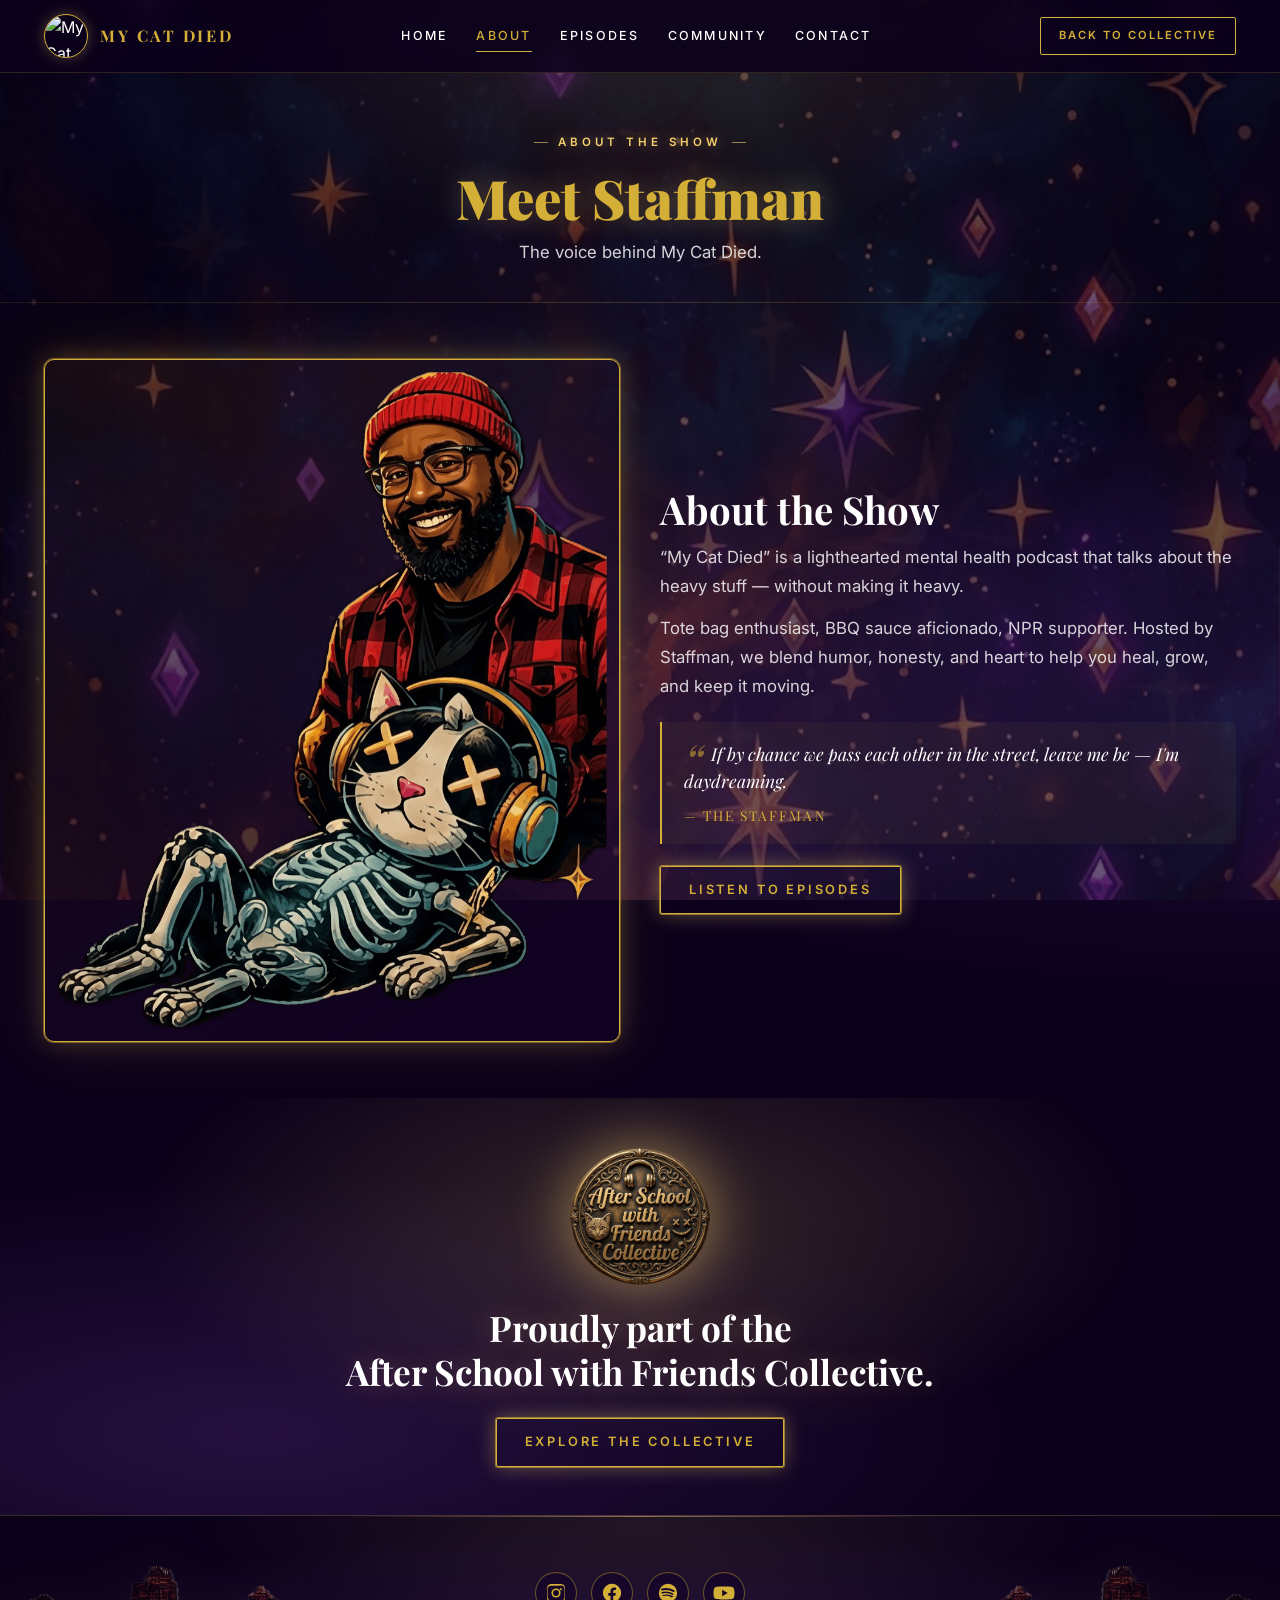
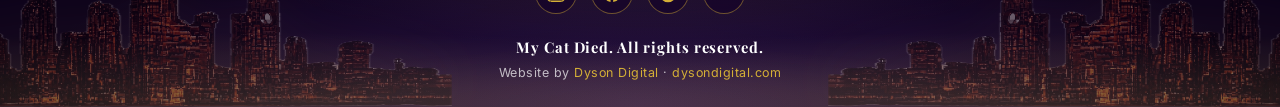
==== about.html @ e8f4ca08 "Add files via upload" ====
<!DOCTYPE html>
<html lang="en">
<head>
  <meta charset="UTF-8" />
  <meta name="viewport" content="width=device-width, initial-scale=1.0" />
  <meta name="theme-color" content="#0b001a" />

  <title>About — My Cat Died Podcast</title>
  <meta name="description" content="Meet Staffman — host of My Cat Died. Tote bag enthusiast, BBQ sauce aficionado, NPR supporter." />
  <meta name="robots" content="index, follow" />

  <meta property="og:type" content="website" />
  <meta property="og:title" content="About — My Cat Died" />
  <meta property="og:description" content="Meet Staffman. Heart, humor, and honest mental health talk." />
  <meta property="og:image" content="images/host-main.png" />
  <meta property="og:url" content="https://mycatdied.com/about.html" />

  <link rel="icon" type="image/png" href="images/logo-cat.png" />
  <link rel="apple-touch-icon" href="images/logo-cat.png" />
  <link rel="shortcut icon" href="images/logo-cat.png" />

  <link rel="preconnect" href="https://fonts.googleapis.com" />
  <link rel="preconnect" href="https://fonts.gstatic.com" crossorigin />
  <link href="https://fonts.googleapis.com/css2?family=Playfair+Display:ital,wght@0,400;0,700;0,900;1,400&family=Inter:wght@300;400;500;600;700&display=swap" rel="stylesheet" />

  <link rel="stylesheet" href="style.css" />

  <script type="application/ld+json">
  {
    "@context": "https://schema.org",
    "@type": "AboutPage",
    "name": "About — My Cat Died",
    "url": "https://mycatdied.com/about.html",
    "mainEntity": { "@type": "Person", "name": "The Staffman" }
  }
  </script>

  <!-- Google tag (gtag.js) -->
  <script async src="https://www.googletagmanager.com/gtag/js?id=G-XLEHWOXNBV"></script>
  <script>
    window.dataLayer = window.dataLayer || [];
    function gtag(){dataLayer.push(arguments);}
    gtag('js', new Date());
    gtag('config', 'G-XLEHWOXNBV');
  </script>

  <!-- Microsoft Clarity -->
  <script type="text/javascript">
    (function(c,l,a,r,i,t,y){
      c[a]=c[a]||function(){(c[a].q=c[a].q||[]).push(arguments)};
      t=l.createElement(r);t.async=1;t.src="https://www.clarity.ms/tag/"+i;
      y=l.getElementsByTagName(r)[0];y.parentNode.insertBefore(t,y);
    })(window, document, "clarity", "script", "w18806kn40");
  </script>
</head>
<body>

  <div class="page-bg page-bg-far" aria-hidden="true"></div>
  <div class="page-bg" aria-hidden="true"></div>
  <div class="page-overlay" aria-hidden="true"></div>

  <div class="ambient-ships" aria-hidden="true">
    <img class="ambient-ship ambient-ship-a" src="images/hero-spaceship2.png" alt="" loading="lazy" />
    <img class="ambient-ship ambient-ship-b" src="images/hero-spaceship3.png" alt="" loading="lazy" />
  </div>

  <header class="site-header" id="siteHeader">
    <div class="container header-inner">
      <a href="index.html" class="brand" aria-label="My Cat Died home">
        <img src="images/logo-cat.png" alt="My Cat Died" width="48" height="48" loading="eager" />
        <span class="brand-text">MY CAT DIED</span>
      </a>
      <nav class="primary-nav" aria-label="Primary">
        <a href="index.html">Home</a>
        <a href="about.html" class="active">About</a>
        <a href="episodes.html">Episodes</a>
        <a href="community.html">Community</a>
        <a href="contact.html">Contact</a>
      </nav>
      <a href="https://afterschoolspecialpodcast.com/collective.html" class="btn-collective" target="_blank" rel="noopener">Back to Collective</a>
      <button class="nav-toggle" id="navToggle" aria-label="Open menu" aria-expanded="false" aria-controls="mobileMenu">
        <span></span><span></span><span></span>
      </button>
    </div>
    <div class="mobile-menu" id="mobileMenu" aria-hidden="true">
      <a href="index.html">Home</a>
      <a href="about.html">About</a>
      <a href="episodes.html">Episodes</a>
      <a href="community.html">Community</a>
      <a href="contact.html">Contact</a>
      <a href="https://afterschoolspecialpodcast.com/collective.html" class="mobile-collective" target="_blank" rel="noopener">Back to Collective</a>
    </div>
  </header>

  <main>
    <section class="page-hero">
      <div class="container reveal">
        <span class="section-kicker">About the Show</span>
        <h1 class="page-title">Meet Staffman</h1>
        <p class="page-sub">The voice behind My Cat Died.</p>
      </div>
    </section>

    <section class="about-section">
      <div class="container about-grid">
        <div class="about-image reveal">
          <div class="about-image-frame">
            <img src="images/host-main.png" alt="Staffman, host of My Cat Died" width="560" height="700" loading="lazy" />
          </div>
        </div>

        <div class="about-text reveal">
          <h2 class="section-title">About the Show</h2>
          <p>&ldquo;My Cat Died&rdquo; is a lighthearted mental health podcast that talks about the heavy stuff &mdash; without making it heavy.</p>
          <p>Tote bag enthusiast, BBQ sauce aficionado, NPR supporter. Hosted by Staffman, we blend humor, honesty, and heart to help you heal, grow, and keep it moving.</p>

          <div class="about-quote">
            <span class="quote-mark" aria-hidden="true">&ldquo;</span>
            If by chance we pass each other in the street, leave me be — I'm daydreaming.
            <footer class="about-quote-cite">— The Staffman</footer>
          </div>

          <a href="episodes.html" class="btn btn-gold">Listen to Episodes</a>
        </div>
      </div>
    </section>

    <section class="proudly proudly-compact">
      <div class="container proudly-inner reveal">
        <img class="proudly-stamp" src="images/collective-stamp.png" alt="After School with Friends Collective seal" width="160" height="160" loading="lazy" />
        <h2 class="proudly-title">Proudly part of the<br/>After School with Friends Collective.</h2>
        <a href="https://afterschoolspecialpodcast.com/collective.html" class="btn btn-gold btn-glow" target="_blank" rel="noopener">Explore the Collective</a>
      </div>
    </section>
  </main>

  <footer class="site-footer">
    <div class="footer-cities" aria-hidden="true">
      <img class="footer-city footer-city-left" src="images/hero-city.png" alt="" loading="lazy" />
      <img class="footer-city footer-city-right" src="images/hero-city.png" alt="" loading="lazy" />
    </div>
    <div class="container footer-inner">
      <ul class="footer-socials" aria-label="Follow us">
        <li><a href="https://www.instagram.com/" target="_blank" rel="noopener" aria-label="Instagram"><svg viewBox="0 0 24 24" width="22" height="22" aria-hidden="true"><path fill="currentColor" d="M12 2.2c3.2 0 3.6 0 4.8.1 1.2 0 1.8.2 2.3.4.6.2 1 .5 1.4.9.4.4.7.9.9 1.4.2.5.4 1.1.4 2.3.1 1.2.1 1.6.1 4.7s0 3.5-.1 4.7c0 1.2-.2 1.8-.4 2.3-.2.6-.5 1-.9 1.4-.4.4-.9.7-1.4.9-.5.2-1.1.4-2.3.4-1.2.1-1.6.1-4.8.1s-3.6 0-4.8-.1c-1.2 0-1.8-.2-2.3-.4-.6-.2-1-.5-1.4-.9-.4-.4-.7-.9-.9-1.4-.2-.5-.4-1.1-.4-2.3C2.2 15.5 2.2 15.1 2.2 12s0-3.5.1-4.7c0-1.2.2-1.8.4-2.3.2-.6.5-1 .9-1.4.4-.4.9-.7 1.4-.9.5-.2 1.1-.4 2.3-.4C8.5 2.2 8.9 2.2 12 2.2Zm0 1.8c-3.1 0-3.5 0-4.7.1-1.1 0-1.7.2-2.1.3-.5.2-.9.4-1.3.8-.4.4-.6.8-.8 1.3-.1.4-.3 1-.3 2.1C2.8 9.5 2.8 9.9 2.8 12s0 2.5.1 3.7c0 1.1.2 1.7.3 2.1.2.5.4.9.8 1.3.4.4.8.6 1.3.8.4.1 1 .3 2.1.3 1.2.1 1.6.1 4.7.1s3.5 0 4.7-.1c1.1 0 1.7-.2 2.1-.3.5-.2.9-.4 1.3-.8.4-.4.6-.8.8-1.3.1-.4.3-1 .3-2.1.1-1.2.1-1.6.1-3.7s0-2.5-.1-3.7c0-1.1-.2-1.7-.3-2.1-.2-.5-.4-.9-.8-1.3-.4-.4-.8-.6-1.3-.8-.4-.1-1-.3-2.1-.3C15.5 4 15.1 4 12 4Zm0 3a5 5 0 1 1 0 10 5 5 0 0 1 0-10Zm0 1.8a3.2 3.2 0 1 0 0 6.4 3.2 3.2 0 0 0 0-6.4Zm5.2-2.1a1.2 1.2 0 1 1 0 2.4 1.2 1.2 0 0 1 0-2.4Z"/></svg></a></li>
        <li><a href="https://www.facebook.com/" target="_blank" rel="noopener" aria-label="Facebook"><svg viewBox="0 0 24 24" width="22" height="22" aria-hidden="true"><path fill="currentColor" d="M22 12a10 10 0 1 0-11.6 9.9v-7H7.9V12h2.5V9.8c0-2.5 1.5-3.9 3.8-3.9 1.1 0 2.2.2 2.2.2v2.5H15c-1.2 0-1.6.7-1.6 1.5V12h2.8l-.5 2.9h-2.4v7A10 10 0 0 0 22 12Z"/></svg></a></li>
        <li><a href="https://open.spotify.com/show/7yxQ1P6vtBlSaiVeNswRfO" target="_blank" rel="noopener" aria-label="Spotify"><svg viewBox="0 0 24 24" width="22" height="22" aria-hidden="true"><path fill="currentColor" d="M12 2a10 10 0 1 0 10 10A10 10 0 0 0 12 2Zm4.6 14.4a.7.7 0 0 1-1 .2A12 12 0 0 0 7 15.4a.7.7 0 1 1-.4-1.3 13.4 13.4 0 0 1 10.6 1.3.7.7 0 0 1 .4.9Zm1.2-2.7a.9.9 0 0 1-1.2.3 14.6 14.6 0 0 0-10.5-1.5.9.9 0 1 1-.5-1.7A16.4 16.4 0 0 1 17.6 12.5a.9.9 0 0 1 .2 1.2Zm.1-2.8a17.5 17.5 0 0 0-12-1.7 1.1 1.1 0 1 1-.6-2.1 19.7 19.7 0 0 1 13.5 1.9 1.1 1.1 0 0 1-1 1.9Z"/></svg></a></li>
        <li><a href="https://www.youtube.com/" target="_blank" rel="noopener" aria-label="YouTube"><svg viewBox="0 0 24 24" width="22" height="22" aria-hidden="true"><path fill="currentColor" d="M23 7.6a3 3 0 0 0-2.1-2.1C19.1 5 12 5 12 5s-7.1 0-8.9.5A3 3 0 0 0 1 7.6 31 31 0 0 0 .5 12 31 31 0 0 0 1 16.4a3 3 0 0 0 2.1 2.1C4.9 19 12 19 12 19s7.1 0 8.9-.5a3 3 0 0 0 2.1-2.1A31 31 0 0 0 23.5 12 31 31 0 0 0 23 7.6ZM10 15.5v-7l6 3.5Z"/></svg></a></li>
      </ul>
      <p class="footer-copy">My Cat Died. All rights reserved.</p>
      <p class="footer-credit">Website by <a href="https://dysondigital.com/" target="_blank" rel="noopener">Dyson Digital</a> &middot; <a href="https://dysondigital.com/" target="_blank" rel="noopener">dysondigital.com</a></p>
    </div>
  </footer>

  <script src="script.js" defer></script>
</body>
</html>
---- style.css ----
/* =================================================================
   MY CAT DIED — After School with Friends Collective
   Refined external stylesheet
   Aesthetic: Sci-Fi Pop Art × Art Deco × Neon Glow × Poster Composition
   ================================================================= */

/* ---------- Tokens ---------- */
:root {
  --bg-base:        #0b001a;
  --bg-lifted:      #140028;
  --bg-secondary:   #1a0033;
  --bg-soft:        #f8f4ff;

  --gold:           #d4af37;
  --gold-warm:      #b8932e;
  --glow:           #f5d06f;
  --glow-soft:      rgba(245, 208, 111, 0.35);

  --text-light:     #ffffff;
  --text-dark:      #1a0033;
  --text-muted:     rgba(255, 255, 255, 0.82);
  --text-muted-2:   rgba(255, 255, 255, 0.7);

  --font-display:   'Playfair Display', Georgia, serif;
  --font-body:      'Inter', -apple-system, BlinkMacSystemFont, 'Segoe UI', sans-serif;

  --max-w:          1240px;
  --pad-section:    64px;
  --pad-section-m:  40px;
  --radius-sm:      4px;
  --radius-md:      10px;

  --glow-gold:      0 0 0 1px rgba(212, 175, 55, 0.45),
                    0 0 24px rgba(245, 208, 111, 0.22),
                    0 0 60px rgba(212, 175, 55, 0.14);
  --glow-button:    0 0 0 1px rgba(212, 175, 55, 0.6),
                    0 0 20px rgba(245, 208, 111, 0.4);
  --glow-button-hv: 0 0 0 1px rgba(245, 208, 111, 0.95),
                    0 0 32px rgba(245, 208, 111, 0.65),
                    0 0 60px rgba(245, 208, 111, 0.35);

  --ease:           cubic-bezier(0.4, 0, 0.2, 1);
  --header-h:       72px;
}

/* ---------- Reset ---------- */
*, *::before, *::after { box-sizing: border-box; }
html { scroll-behavior: smooth; -webkit-text-size-adjust: 100%; }
body {
  margin: 0;
  font-family: var(--font-body);
  font-weight: 400;
  line-height: 1.6;
  color: var(--text-light);
  background: var(--bg-base);
  overflow-x: hidden;
  min-height: 100vh;
  -webkit-font-smoothing: antialiased;
  -moz-osx-font-smoothing: grayscale;
  position: relative;
}
img, video, iframe { display: block; max-width: 100%; }
a { color: inherit; text-decoration: none; }
button { font-family: inherit; cursor: pointer; border: none; background: none; }
input, textarea { font-family: inherit; }

.container {
  max-width: var(--max-w);
  margin: 0 auto;
  padding-left: 24px;
  padding-right: 24px;
  width: 100%;
}

.reveal {
  opacity: 0;
  transform: translateY(16px);
  transition: opacity 0.7s var(--ease), transform 0.7s var(--ease);
}
.reveal.is-visible { opacity: 1; transform: translateY(0); }

/* =================================================================
   STAR BACKGROUND SYSTEM — layered for depth
   Foreground stars: faster drift, normal scale
   Background stars: slower drift, larger scale, behind everything
   ================================================================= */
.page-bg {
  position: fixed;
  inset: 0;
  background: url("images/about-stars.png") center/cover no-repeat;
  background-attachment: fixed;
  opacity: 0.85;
  z-index: -2;
  pointer-events: none;
  animation: starDrift 90s linear infinite;
  will-change: transform;
}
.page-bg-far {
  z-index: -3;
  opacity: 0.7;
  background-size: 140% auto;
  background-position: center 30%;
  filter: blur(0.5px);
  animation: starDriftFar 220s linear infinite;
}
.page-bg-community {
  background: url("images/community-background.PNG") center/cover no-repeat;
  background-attachment: fixed;
  opacity: 0.9;
  animation: none;
  filter: none;
}
.page-overlay {
  position: fixed;
  inset: 0;
  background:
    radial-gradient(ellipse at 50% 0%, rgba(245, 208, 111, 0.04), transparent 60%),
    radial-gradient(ellipse at 50% 100%, rgba(107, 58, 160, 0.18), transparent 60%),
    rgba(11, 0, 26, 0.55);
  z-index: -1;
  pointer-events: none;
}
@keyframes starDrift {
  from { transform: translate3d(0, 0, 0); }
  to   { transform: translate3d(-30px, -60px, 0); }
}
@keyframes starDriftFar {
  from { transform: translate3d(0, 0, 0) scale(1); }
  to   { transform: translate3d(40px, -90px, 0) scale(1.04); }
}

/* =================================================================
   GLOBAL AMBIENT SHIPS — drift across all pages, low opacity
   ================================================================= */
.ambient-ships {
  position: fixed;
  inset: 0;
  pointer-events: none;
  overflow: hidden;
  z-index: 0;
}
.ambient-ship {
  position: absolute;
  display: block;
  pointer-events: none;
  will-change: transform;
}
.ambient-ship-a {
  top: 18%;
  left: -10%;
  width: 7%;
  max-width: 110px;
  min-width: 50px;
  opacity: 0.18;
  filter: drop-shadow(0 0 14px rgba(245, 208, 111, 0.35));
  animation: ambient-cruise-a 80s linear infinite;
}
.ambient-ship-b {
  top: 62%;
  right: -10%;
  width: 5.5%;
  max-width: 90px;
  min-width: 40px;
  opacity: 0.14;
  filter: drop-shadow(0 0 10px rgba(245, 208, 111, 0.3));
  animation: ambient-cruise-b 110s linear infinite;
}
@keyframes ambient-cruise-a {
  from { transform: translate3d(0, 0, 0) rotate(-4deg); }
  to   { transform: translate3d(120vw, -80px, 0) rotate(-4deg); }
}
@keyframes ambient-cruise-b {
  from { transform: translate3d(0, 0, 0) rotate(3deg); }
  to   { transform: translate3d(-120vw, 60px, 0) rotate(3deg); }
}

/* =================================================================
   HEADER
   ================================================================= */
.site-header {
  position: fixed;
  top: 0; left: 0; right: 0;
  z-index: 100;
  padding: 14px 0;
  background: rgba(11, 0, 26, 0.85);
  backdrop-filter: blur(14px);
  -webkit-backdrop-filter: blur(14px);
  border-bottom: 1px solid rgba(212, 175, 55, 0.18);
  transition: padding 0.3s var(--ease), background 0.3s var(--ease);
}
.site-header.scrolled {
  padding: 10px 0;
  background: rgba(11, 0, 26, 0.95);
  border-bottom-color: rgba(212, 175, 55, 0.3);
}
.header-inner {
  display: flex;
  align-items: center;
  justify-content: space-between;
  gap: 20px;
}
.brand {
  display: flex;
  align-items: center;
  gap: 12px;
  flex-shrink: 0;
}
.brand img {
  width: 44px; height: 44px;
  border-radius: 50%;
  border: 1.5px solid var(--gold);
  object-fit: cover;
  box-shadow: 0 0 14px rgba(245, 208, 111, 0.3);
}
.brand-text {
  font-family: var(--font-display);
  font-weight: 700;
  font-size: 1rem;
  letter-spacing: 0.16em;
  color: var(--gold);
}
.primary-nav { display: flex; gap: 28px; flex: 1; justify-content: center; }
.primary-nav a {
  font-size: 0.78rem;
  font-weight: 500;
  letter-spacing: 0.18em;
  text-transform: uppercase;
  color: var(--text-light);
  position: relative;
  padding: 4px 0;
  transition: color 0.25s var(--ease);
}
.primary-nav a::after {
  content: "";
  position: absolute;
  left: 0; bottom: -2px;
  width: 0; height: 1px;
  background: var(--gold);
  transition: width 0.3s var(--ease);
}
.primary-nav a:hover { color: var(--gold); }
.primary-nav a:hover::after,
.primary-nav a.active::after { width: 100%; }
.primary-nav a.active { color: var(--gold); }

.btn-collective {
  display: inline-block;
  padding: 9px 18px;
  font-size: 0.7rem;
  font-weight: 600;
  letter-spacing: 0.18em;
  text-transform: uppercase;
  color: var(--gold);
  border: 1px solid var(--gold);
  border-radius: 2px;
  white-space: nowrap;
  transition: background 0.25s var(--ease), color 0.25s var(--ease),
              box-shadow 0.25s var(--ease), transform 0.25s var(--ease);
  flex-shrink: 0;
}
.btn-collective:hover {
  background: var(--gold);
  color: var(--text-dark);
  box-shadow: 0 0 22px rgba(245, 208, 111, 0.5);
  transform: translateY(-1px);
}

.nav-toggle {
  display: none;
  width: 42px; height: 42px;
  padding: 9px;
  border: 1px solid rgba(212, 175, 55, 0.4);
  border-radius: var(--radius-sm);
  flex-direction: column;
  justify-content: space-between;
}
.nav-toggle span {
  display: block;
  height: 2px;
  background: var(--gold);
  transition: transform 0.3s var(--ease), opacity 0.3s var(--ease);
}
.nav-toggle.open span:nth-child(1) { transform: translateY(8px) rotate(45deg); }
.nav-toggle.open span:nth-child(2) { opacity: 0; }
.nav-toggle.open span:nth-child(3) { transform: translateY(-8px) rotate(-45deg); }

.mobile-menu {
  display: none;
  flex-direction: column;
  background: var(--bg-secondary);
  border-top: 1px solid rgba(212, 175, 55, 0.22);
  max-height: 0;
  overflow: hidden;
  transition: max-height 0.4s var(--ease);
}
.mobile-menu.open { max-height: 500px; }
.mobile-menu a {
  padding: 16px 24px;
  border-bottom: 1px solid rgba(212, 175, 55, 0.08);
  font-size: 0.86rem;
  letter-spacing: 0.18em;
  text-transform: uppercase;
  color: var(--text-light);
  transition: color 0.2s var(--ease), background 0.2s var(--ease);
}
.mobile-menu a:last-child { border-bottom: none; }
.mobile-menu a:hover { color: var(--gold); background: rgba(212, 175, 55, 0.05); }
.mobile-collective { color: var(--gold) !important; }

/* =================================================================
   BUTTONS
   ================================================================= */
.btn {
  display: inline-block;
  padding: 13px 28px;
  font-size: 0.8rem;
  font-weight: 600;
  letter-spacing: 0.22em;
  text-transform: uppercase;
  border-radius: 2px;
  border: 1.5px solid transparent;
  white-space: nowrap;
  transition: transform 0.25s var(--ease), box-shadow 0.3s var(--ease),
              background 0.25s var(--ease), color 0.25s var(--ease),
              border-color 0.25s var(--ease);
}
.btn-large { padding: 16px 38px; font-size: 0.86rem; }
.btn-small { padding: 10px 22px; font-size: 0.72rem; letter-spacing: 0.18em; }
.btn-gold {
  background: transparent;
  color: var(--gold);
  border-color: var(--gold);
  box-shadow: var(--glow-button);
}
.btn-gold:hover {
  background: var(--gold);
  color: var(--text-dark);
  border-color: var(--glow);
  transform: translateY(-2px) scale(1.02);
  box-shadow: var(--glow-button-hv);
}
.btn-glow { box-shadow: var(--glow-button); }

/* =================================================================
   HERO — CINEMATIC SCENE COMPOSITION
   Video is part of the atmosphere, not a media player
   ================================================================= */
.hero {
  position: relative;
  padding-top: calc(var(--header-h) + 12px);
  padding-bottom: 32px;
  overflow: hidden;
  min-height: clamp(640px, 92vh, 940px);
  display: flex;
  align-items: stretch;
  isolation: isolate; /* contain blend modes within hero */
}

/* Light overlay only — never darken the scene */
.hero-overlay {
  position: absolute;
  inset: 0;
  background:
    linear-gradient(180deg,
      rgba(11, 0, 26, 0.18) 0%,
      transparent 25%,
      transparent 70%,
      rgba(11, 0, 26, 0.55) 100%);
  z-index: 4;
  pointer-events: none;
}

/* Atmospheric aura — large radial behind the subject */
.hero-aura {
  position: absolute;
  top: 8%;
  right: -8%;
  width: 78%;
  height: 92%;
  background:
    radial-gradient(circle at 55% 55%,
      rgba(245, 208, 111, 0.35) 0%,
      rgba(212, 175, 55, 0.18) 25%,
      rgba(107, 58, 160, 0.18) 55%,
      transparent 78%);
  filter: blur(40px);
  z-index: 1;
  pointer-events: none;
  animation: aura-pulse 6s ease-in-out infinite;
}
@keyframes aura-pulse {
  0%, 100% { opacity: 0.85; transform: scale(1); }
  50%      { opacity: 1;    transform: scale(1.03); }
}

/* Floating ships in hero (foreground layer) */
.hero-ships {
  position: absolute;
  inset: 0;
  z-index: 3;
  pointer-events: none;
  overflow: hidden;
}
.ship {
  position: absolute;
  display: block;
  pointer-events: none;
  will-change: transform;
}
.ship-1 {
  top: 14%;
  left: 6%;
  width: 11%;
  max-width: 160px;
  min-width: 70px;
  opacity: 0.85;
  filter: drop-shadow(0 0 16px rgba(245, 208, 111, 0.5));
  animation: ship-drift-1 14s ease-in-out infinite;
}
@keyframes ship-drift-1 {
  0%, 100% { transform: translate(0, 0) rotate(-2deg); }
  25%      { transform: translate(10px, -8px) rotate(-1deg); }
  50%      { transform: translate(0, -14px) rotate(-2deg); }
  75%      { transform: translate(-8px, -6px) rotate(-3deg); }
}
.ship-2 {
  top: 8%;
  right: 22%;
  width: 9%;
  max-width: 130px;
  min-width: 60px;
  opacity: 0.7;
  filter: drop-shadow(0 0 12px rgba(245, 208, 111, 0.42));
  animation: ship-drift-2 18s ease-in-out infinite;
}
@keyframes ship-drift-2 {
  0%, 100% { transform: translate(0, 0) rotate(-2deg); }
  33%      { transform: translate(-12px, 6px) rotate(-1deg); }
  66%      { transform: translate(8px, -8px) rotate(-3deg); }
}
.ship-3 {
  top: 28%;
  right: 4%;
  width: 7.5%;
  max-width: 110px;
  min-width: 50px;
  opacity: 0.62;
  filter: drop-shadow(0 0 10px rgba(245, 208, 111, 0.4));
  animation: ship-drift-3 22s ease-in-out infinite;
}
@keyframes ship-drift-3 {
  0%, 100% { transform: translate(0, 0) rotate(2deg); }
  33%      { transform: translate(-14px, -6px) rotate(1deg); }
  66%      { transform: translate(-6px, -12px) rotate(3deg); }
}

/* =================================================================
   HERO VIDEO STAGE — the scene element
   Video uses mix-blend-mode: screen to integrate with atmosphere
   ================================================================= */
.hero-video-stage {
  position: absolute;
  bottom: 0;
  right: 0;
  width: 60%;
  max-width: 920px;
  height: 92%;
  z-index: 2;
  display: flex;
  align-items: flex-end;
  justify-content: center;
  pointer-events: none;
}

.hero-video-glow {
  position: absolute;
  inset: -8%;
  background:
    radial-gradient(circle at center,
      rgba(245, 208, 111, 0.28) 0%,
      rgba(212, 175, 55, 0.12) 40%,
      transparent 75%);
  filter: blur(24px);
  animation: glow-pulse 5s ease-in-out infinite;
  pointer-events: none;
  z-index: 0;
}
@keyframes glow-pulse {
  0%, 100% { opacity: 0.78; transform: scale(1); }
  50%      { opacity: 1;    transform: scale(1.04); }
}

.hero-video {
  position: relative;
  z-index: 1;
  width: 100%;
  height: auto;
  max-height: 100%;
  object-fit: contain;
  object-position: bottom center;
  /* Per spec — bright, integrated, slightly holographic */
  filter: brightness(1.22) contrast(1.08) saturate(1.08);
  mix-blend-mode: screen;
  border-radius: 0;
  background: transparent;
  animation: video-breathe 7s ease-in-out infinite;
}
@keyframes video-breathe {
  0%, 100% { transform: translateY(0) scale(1); }
  50%      { transform: translateY(-4px) scale(1.012); }
}

/* Subtle scene fade at bottom edge (blends hero into next section) */
.hero::after {
  content: "";
  position: absolute;
  bottom: 0; left: 0; right: 0;
  height: 100px;
  background: linear-gradient(180deg, transparent, rgba(11, 0, 26, 0.5));
  z-index: 5;
  pointer-events: none;
}

/* =================================================================
   HERO TEXT OVERLAY (floats over the scene)
   ================================================================= */
.hero-stage {
  position: relative;
  z-index: 10;
  width: 100%;
  display: flex;
  align-items: center;
  align-self: center;
}

.hero-text {
  max-width: 580px;
  /* Spec: text-shadow for legibility, NOT darkening the video */
  text-shadow: 0 4px 20px rgba(0, 0, 0, 0.85);
  animation: fadeUp 1.1s var(--ease) both;
}
@keyframes fadeUp {
  from { opacity: 0; transform: translateY(20px); }
  to   { opacity: 1; transform: translateY(0); }
}

.hero-logo {
  width: 220px;
  height: auto;
  margin-bottom: 16px;
  filter: drop-shadow(0 0 20px rgba(245, 208, 111, 0.5));
}
.hero-title {
  font-family: var(--font-display);
  font-weight: 900;
  font-size: clamp(2.6rem, 6.5vw, 5rem);
  letter-spacing: 0.02em;
  line-height: 0.95;
  margin: 0 0 12px;
  color: var(--gold);
  text-shadow: 0 0 40px rgba(245, 208, 111, 0.55),
               0 4px 18px rgba(0, 0, 0, 0.75);
}
.hero-tagline {
  font-family: var(--font-display);
  font-style: italic;
  font-weight: 400;
  font-size: clamp(1.1rem, 2.4vw, 1.5rem);
  color: var(--glow);
  margin: 0 0 24px;
  text-shadow: 0 4px 16px rgba(0, 0, 0, 0.75);
}
.hero-ctas {
  display: flex;
  align-items: center;
  flex-wrap: wrap;
  gap: 16px;
  margin-bottom: 22px;
}
.hero-blurb {
  font-size: 0.95rem;
  color: var(--text-muted);
  margin: 18px 0 0;
  max-width: 460px;
  line-height: 1.6;
  letter-spacing: 0.01em;
  text-shadow: 0 2px 12px rgba(0, 0, 0, 0.7);
  font-style: italic;
}
.platform-icons {
  display: flex;
  gap: 10px;
  list-style: none;
  margin: 0;
  padding: 0;
}
.platform-icons a {
  display: inline-flex;
  align-items: center;
  justify-content: center;
  width: 42px;
  height: 42px;
  border-radius: 50%;
  background: rgba(11, 0, 26, 0.55);
  border: 1px solid rgba(212, 175, 55, 0.55);
  color: var(--gold);
  transition: transform 0.25s var(--ease), color 0.25s var(--ease),
              border-color 0.25s var(--ease), box-shadow 0.25s var(--ease);
}
.platform-icons a:hover {
  color: var(--glow);
  border-color: var(--glow);
  transform: translateY(-2px);
  box-shadow: 0 0 18px rgba(245, 208, 111, 0.55);
}

/* =================================================================
   3. THREE-COLUMN GRID — semi-transparent so stars bleed through
   ================================================================= */
.trio {
  padding: 56px 0 64px;
  position: relative;
  z-index: 1;
  background:
    radial-gradient(ellipse at 0% 50%, rgba(107, 58, 160, 0.22), transparent 55%),
    radial-gradient(ellipse at 100% 50%, rgba(245, 208, 111, 0.08), transparent 55%);
}
.trio-grid {
  list-style: none;
  margin: 0;
  padding: 0;
  display: grid;
  grid-template-columns: repeat(3, 1fr);
  gap: 24px;
}
.trio-card {
  display: flex;
  flex-direction: column;
  align-items: center;
  text-align: center;
  padding: 32px 24px 28px;
  background: linear-gradient(145deg, rgba(212, 175, 55, 0.06), rgba(11, 0, 26, 0.7));
  border: 1px solid var(--gold);
  border-radius: var(--radius-md);
  box-shadow: 0 0 0 1px rgba(212, 175, 55, 0.18),
              0 0 28px rgba(245, 208, 111, 0.08);
  transition: transform 0.3s var(--ease),
              border-color 0.3s var(--ease),
              box-shadow 0.3s var(--ease);
}
.trio-card:hover {
  transform: translateY(-4px);
  border-color: var(--glow);
  box-shadow: 0 0 0 1px rgba(245, 208, 111, 0.5),
              0 0 36px rgba(245, 208, 111, 0.3),
              0 0 80px rgba(212, 175, 55, 0.18);
}
.trio-art {
  height: 130px;
  display: flex;
  align-items: center;
  justify-content: center;
  margin-bottom: 16px;
}
.trio-art img {
  max-height: 130px;
  width: auto;
  object-fit: contain;
  filter: drop-shadow(0 0 18px rgba(245, 208, 111, 0.4));
}
.trio-card-center .trio-art img {
  animation: stamp-float 5s ease-in-out infinite;
}
.trio-title {
  font-family: var(--font-display);
  font-weight: 700;
  font-size: 1.35rem;
  margin: 0 0 8px;
  color: var(--gold);
  letter-spacing: 0.03em;
}
.trio-text {
  margin: 0 0 18px;
  font-size: 0.95rem;
  color: var(--text-muted);
  line-height: 1.6;
  flex: 1;
}

/* =================================================================
   FEATURED EPISODE
   ================================================================= */
.featured {
  padding: 56px 0;
  background:
    radial-gradient(ellipse at 80% 100%, rgba(107, 58, 160, 0.22), transparent 55%),
    radial-gradient(ellipse at 20% 0%, rgba(245, 208, 111, 0.06), transparent 50%);
  position: relative;
  z-index: 1;
}
.section-head { text-align: center; margin-bottom: 32px; }
.section-kicker {
  display: inline-block;
  font-size: 0.72rem;
  font-weight: 600;
  letter-spacing: 0.35em;
  text-transform: uppercase;
  color: var(--glow);
  margin-bottom: 10px;
  position: relative;
  padding: 0 24px;
  text-shadow: 0 0 12px rgba(245, 208, 111, 0.45);
}
.section-kicker::before,
.section-kicker::after {
  content: "";
  position: absolute;
  top: 50%;
  width: 14px; height: 1px;
  background: var(--glow);
  opacity: 0.6;
}
.section-kicker::before { left: 0; }
.section-kicker::after  { right: 0; }
.section-title {
  font-family: var(--font-display);
  font-weight: 700;
  font-size: clamp(1.7rem, 3.8vw, 2.4rem);
  line-height: 1.15;
  margin: 0 0 12px;
  color: var(--text-light);
}
.section-sub {
  font-size: 1rem;
  color: var(--text-muted);
  max-width: 620px;
  margin: 0 auto;
  line-height: 1.65;
}

.featured-frame {
  max-width: 860px;
  margin: 0 auto;
  padding: 18px;
  background: linear-gradient(145deg, rgba(212, 175, 55, 0.05), rgba(20, 0, 40, 0.6));
  border: 1px solid var(--gold);
  border-radius: var(--radius-md);
  box-shadow: var(--glow-gold);
  transition: box-shadow 0.3s var(--ease), transform 0.3s var(--ease);
}
.featured-frame:hover {
  transform: translateY(-2px);
  box-shadow: 0 0 0 1px rgba(245, 208, 111, 0.6),
              0 0 32px rgba(245, 208, 111, 0.32),
              0 0 80px rgba(212, 175, 55, 0.18);
}
.featured-frame-spacer { margin-top: 48px; }
.spotify-embed {
  width: 100%;
  border: 0;
  border-radius: var(--radius-sm);
  background: var(--bg-secondary);
  display: block;
}

/* =================================================================
   PROUDLY PART OF
   ================================================================= */
.proudly {
  padding: 56px 0;
  background:
    radial-gradient(ellipse at 50% 30%, rgba(245, 208, 111, 0.18), transparent 55%),
    radial-gradient(ellipse at 20% 80%, rgba(107, 58, 160, 0.28), transparent 55%);
  position: relative;
  overflow: hidden;
  text-align: center;
  z-index: 1;
}
.proudly-compact { padding: 48px 0; }
.proudly-inner {
  position: relative;
  z-index: 1;
  max-width: 720px;
}
.proudly-stamp {
  width: 170px; height: 170px;
  margin: 0 auto 24px;
  object-fit: contain;
  filter: drop-shadow(0 0 30px rgba(245, 208, 111, 0.55));
  animation: stamp-float 5s ease-in-out infinite;
}
.proudly-compact .proudly-stamp { width: 140px; height: 140px; margin-bottom: 20px; }
@keyframes stamp-float {
  0%, 100% { transform: translateY(0); }
  50%      { transform: translateY(-6px); }
}
.proudly-title {
  font-family: var(--font-display);
  font-weight: 700;
  font-size: clamp(1.5rem, 3.6vw, 2.2rem);
  margin: 0 0 24px;
  color: var(--text-light);
  text-shadow: 0 0 30px rgba(245, 208, 111, 0.3);
  line-height: 1.25;
}

/* =================================================================
   QUOTE
   ================================================================= */
.quote-section {
  padding: 64px 0;
  background:
    radial-gradient(ellipse at 50% 50%, rgba(212, 175, 55, 0.12), transparent 60%);
  text-align: center;
  position: relative;
  z-index: 1;
}
.quote-section .container {
  display: flex;
  flex-direction: column;
  align-items: center;
  gap: 18px;
}
.big-quote {
  font-family: var(--font-display);
  font-style: italic;
  font-weight: 700;
  font-size: clamp(1.4rem, 3.4vw, 2.3rem);
  line-height: 1.4;
  margin: 0;
  color: var(--gold);
  max-width: 880px;
  text-shadow: 0 0 24px rgba(245, 208, 111, 0.35);
}
.quote-stars {
  font-size: 1.6rem;
  color: var(--gold);
  text-shadow: 0 0 16px rgba(245, 208, 111, 0.7);
}

/* =================================================================
   FOOTER — integrated into the star field
   ================================================================= */
.site-footer {
  position: relative;
  padding: 56px 0 24px;
  background:
    radial-gradient(ellipse at 50% 0%, rgba(245, 208, 111, 0.1), transparent 50%),
    radial-gradient(ellipse at 50% 100%, rgba(107, 58, 160, 0.32), transparent 70%);
  border-top: 1px solid rgba(212, 175, 55, 0.22);
  text-align: center;
  overflow: hidden;
  z-index: 1;
}
.site-footer::before {
  content: "";
  position: absolute;
  top: 0; left: 50%;
  transform: translateX(-50%);
  width: 60%;
  max-width: 600px;
  height: 1px;
  background: linear-gradient(90deg, transparent, var(--glow), transparent);
  opacity: 0.5;
}
/* Atmospheric horizon — gold glow where cities meet sky */
.site-footer::after {
  content: "";
  position: absolute;
  bottom: 0;
  left: 0;
  right: 0;
  height: 50%;
  background:
    radial-gradient(ellipse at 20% 100%, rgba(245, 208, 111, 0.16), transparent 55%),
    radial-gradient(ellipse at 80% 100%, rgba(245, 208, 111, 0.16), transparent 55%);
  pointer-events: none;
  z-index: 1;
}

.footer-cities {
  position: absolute;
  inset: 0;
  pointer-events: none;
  overflow: hidden;
  opacity: 0.42;
  z-index: 0;
}
.footer-city {
  position: absolute;
  bottom: 0;
  width: 50%;
  max-width: 580px;
  height: auto;
  filter: drop-shadow(0 -8px 30px rgba(245, 208, 111, 0.12));
}
.footer-city-left  { left: -10%; }
.footer-city-right {
  right: -10%;
  transform: scaleX(-1);
}

.footer-inner {
  position: relative;
  z-index: 2;
}

.footer-socials {
  list-style: none;
  margin: 0 auto 22px;
  padding: 0;
  display: flex;
  justify-content: center;
  gap: 14px;
}
.footer-socials a {
  display: inline-flex;
  align-items: center;
  justify-content: center;
  width: 42px;
  height: 42px;
  border-radius: 50%;
  background: rgba(20, 0, 40, 0.6);
  border: 1px solid rgba(212, 175, 55, 0.45);
  color: var(--gold);
  transition: transform 0.25s var(--ease), color 0.25s var(--ease),
              border-color 0.25s var(--ease), box-shadow 0.25s var(--ease);
}
.footer-socials a:hover {
  color: var(--glow);
  border-color: var(--glow);
  transform: translateY(-3px);
  box-shadow: 0 0 20px rgba(245, 208, 111, 0.5);
}

.footer-copy {
  margin: 0 0 4px;
  font-size: 0.92rem;
  letter-spacing: 0.04em;
  color: var(--text-light);
  font-family: var(--font-display);
  font-weight: 700;
  letter-spacing: 0.06em;
}
.footer-credit {
  margin: 0;
  font-size: 0.78rem;
  letter-spacing: 0.04em;
  color: var(--text-muted-2);
}
.footer-credit a {
  color: var(--gold);
  transition: color 0.25s var(--ease), text-shadow 0.25s var(--ease);
}
.footer-credit a:hover {
  color: var(--glow);
  text-shadow: 0 0 12px rgba(245, 208, 111, 0.6);
}

/* =================================================================
   PAGE HERO (about / episodes / community / contact)
   ================================================================= */
.page-hero {
  padding-top: calc(var(--header-h) + 56px);
  padding-bottom: 36px;
  text-align: center;
  background:
    radial-gradient(ellipse at 50% 0%, rgba(245, 208, 111, 0.1), transparent 60%);
  border-bottom: 1px solid rgba(212, 175, 55, 0.12);
  position: relative;
  z-index: 1;
}
.page-title {
  font-family: var(--font-display);
  font-weight: 900;
  font-size: clamp(2.2rem, 5.2vw, 3.4rem);
  line-height: 1.05;
  margin: 8px 0 12px;
  color: var(--gold);
  text-shadow: 0 0 30px rgba(245, 208, 111, 0.35);
}
.page-sub {
  font-size: 1.05rem;
  color: var(--text-muted);
  max-width: 640px;
  margin: 0 auto;
  line-height: 1.65;
}
.page-hero-mic-inner {
  display: flex;
  align-items: center;
  justify-content: center;
  gap: 28px;
  text-align: left;
  flex-wrap: wrap;
}
.page-hero-mic-inner > div { text-align: left; }
.page-hero-icon {
  filter: drop-shadow(0 0 24px rgba(245, 208, 111, 0.55));
  animation: stamp-float 5s ease-in-out infinite;
}

/* =================================================================
   ABOUT PAGE
   ================================================================= */
.about-section {
  padding: 56px 0;
  background:
    radial-gradient(ellipse at 100% 50%, rgba(107, 58, 160, 0.2), transparent 55%);
  position: relative;
  z-index: 1;
}
.about-grid {
  display: grid;
  grid-template-columns: 1fr 1fr;
  gap: 40px;
  align-items: center;
}
.about-image-frame {
  position: relative;
  border: 1px solid var(--gold);
  border-radius: var(--radius-md);
  padding: 12px;
  background: linear-gradient(145deg, rgba(212, 175, 55, 0.06), rgba(20, 0, 40, 0.6));
  box-shadow: var(--glow-gold);
}
.about-image-frame img {
  width: 100%;
  height: auto;
  border-radius: var(--radius-sm);
  display: block;
}
.about-text p {
  font-size: 1.05rem;
  color: var(--text-muted);
  line-height: 1.7;
  margin: 0 0 14px;
}
.about-quote {
  margin: 22px 0;
  padding: 18px 22px;
  border-left: 2px solid var(--gold);
  background: rgba(212, 175, 55, 0.05);
  border-radius: 0 var(--radius-sm) var(--radius-sm) 0;
  font-family: var(--font-display);
  font-style: italic;
  font-size: 1.1rem;
  color: var(--text-light);
  line-height: 1.55;
}
.about-quote .quote-mark {
  font-family: var(--font-display);
  font-size: 3rem;
  line-height: 0;
  color: var(--gold);
  opacity: 0.55;
  vertical-align: -0.4em;
  margin-right: 4px;
}
.about-quote-cite {
  margin-top: 10px;
  font-size: 0.85rem;
  font-style: normal;
  letter-spacing: 0.15em;
  color: var(--gold);
  text-transform: uppercase;
}

/* =================================================================
   EPISODES PAGE
   ================================================================= */
.episodes {
  padding: 56px 0;
  background:
    radial-gradient(ellipse at 0% 30%, rgba(107, 58, 160, 0.2), transparent 55%);
  position: relative;
  z-index: 1;
}
.episode-list {
  list-style: none;
  margin: 0 auto;
  padding: 0;
  max-width: 860px;
  display: flex;
  flex-direction: column;
  gap: 14px;
}
.episode-card {
  display: flex;
  align-items: center;
  gap: 18px;
  padding: 16px 20px;
  background: linear-gradient(145deg, rgba(212, 175, 55, 0.05), rgba(11, 0, 26, 0.7));
  border: 1px solid rgba(212, 175, 55, 0.32);
  border-radius: var(--radius-md);
  transition: transform 0.25s var(--ease),
              border-color 0.25s var(--ease),
              box-shadow 0.25s var(--ease);
}
.episode-card:hover {
  transform: translateY(-2px);
  border-color: var(--gold);
  box-shadow: 0 0 24px rgba(245, 208, 111, 0.25);
}
.episode-icon {
  flex-shrink: 0;
  filter: drop-shadow(0 0 14px rgba(245, 208, 111, 0.4));
}
.episode-meta { flex: 1; min-width: 0; }
.episode-title {
  font-family: var(--font-display);
  font-weight: 700;
  font-size: 1.18rem;
  margin: 0 0 4px;
  color: var(--gold);
  line-height: 1.25;
}
.episode-desc {
  margin: 0 0 6px;
  font-size: 0.92rem;
  color: var(--text-muted);
  line-height: 1.5;
}
.episode-stamp {
  margin: 0;
  font-size: 0.72rem;
  letter-spacing: 0.18em;
  text-transform: uppercase;
  color: var(--glow);
}
.episode-play {
  flex-shrink: 0;
  display: inline-flex;
  align-items: center;
  justify-content: center;
  width: 46px; height: 46px;
  border-radius: 50%;
  border: 1.5px solid var(--gold);
  color: var(--gold);
  background: rgba(11, 0, 26, 0.5);
  transition: background 0.25s var(--ease), color 0.25s var(--ease),
              transform 0.25s var(--ease), box-shadow 0.25s var(--ease);
}
.episode-play:hover {
  background: var(--gold);
  color: var(--text-dark);
  transform: scale(1.08);
  box-shadow: 0 0 22px rgba(245, 208, 111, 0.6);
}
.episodes-more {
  text-align: center;
  margin: 36px 0 0;
}

/* =================================================================
   COMMUNITY PAGE
   ================================================================= */
.community-grid-section {
  padding: 56px 0;
  background:
    radial-gradient(ellipse at 100% 0%, rgba(245, 208, 111, 0.06), transparent 55%);
  position: relative;
  z-index: 1;
}
.community-grid {
  list-style: none;
  margin: 0 auto 56px;
  padding: 0;
  display: grid;
  grid-template-columns: repeat(2, 1fr);
  gap: 20px;
  max-width: 920px;
}
.community-card {
  padding: 26px 24px;
  background: linear-gradient(145deg, rgba(212, 175, 55, 0.04), rgba(11, 0, 26, 0.72));
  border: 1px solid rgba(212, 175, 55, 0.28);
  border-radius: var(--radius-md);
  transition: transform 0.25s var(--ease),
              border-color 0.25s var(--ease),
              box-shadow 0.25s var(--ease);
}
.community-card:hover {
  transform: translateY(-3px);
  border-color: var(--gold);
  box-shadow: 0 0 26px rgba(245, 208, 111, 0.22);
}
.community-icon {
  display: inline-flex;
  align-items: center;
  justify-content: center;
  width: 50px; height: 50px;
  border-radius: 50%;
  background: rgba(212, 175, 55, 0.12);
  border: 1px solid var(--gold);
  color: var(--gold);
  margin-bottom: 14px;
  box-shadow: 0 0 18px rgba(245, 208, 111, 0.25);
}
.community-card h3 {
  font-family: var(--font-display);
  font-weight: 700;
  font-size: 1.2rem;
  margin: 0 0 6px;
  color: var(--gold);
}
.community-card p {
  margin: 0;
  font-size: 0.94rem;
  color: var(--text-muted);
  line-height: 1.6;
}
.community-collective {
  text-align: center;
  max-width: 720px;
  margin: 0 auto;
  padding: 40px 24px;
  background:
    radial-gradient(ellipse at 50% 30%, rgba(245, 208, 111, 0.12), transparent 60%),
    rgba(20, 0, 40, 0.7);
  border: 1px solid rgba(212, 175, 55, 0.35);
  border-radius: var(--radius-md);
  box-shadow: var(--glow-gold);
}
.community-stamp {
  margin: 0 auto 18px;
  filter: drop-shadow(0 0 30px rgba(245, 208, 111, 0.55));
  animation: stamp-float 5s ease-in-out infinite;
}
.community-collective h2 { line-height: 1.25; }
.community-collective p {
  color: var(--text-muted);
  font-size: 1rem;
  line-height: 1.65;
  margin: 0 auto 24px;
  max-width: 540px;
}

/* =================================================================
   CONTACT PAGE
   ================================================================= */
.contact-section {
  padding: 56px 0;
  background:
    radial-gradient(ellipse at 0% 100%, rgba(107, 58, 160, 0.2), transparent 55%);
  position: relative;
  z-index: 1;
}
.contact-grid {
  display: grid;
  grid-template-columns: 1fr 1fr;
  gap: 32px;
  align-items: center;
}
.contact-image-frame {
  position: relative;
  border: 1px solid var(--gold);
  border-radius: var(--radius-md);
  padding: 12px;
  background: linear-gradient(145deg, rgba(212, 175, 55, 0.06), rgba(20, 0, 40, 0.6));
  box-shadow: var(--glow-gold);
}
.contact-image-frame img {
  width: 100%;
  height: auto;
  border-radius: var(--radius-sm);
}
.contact-form {
  display: flex;
  flex-direction: column;
  gap: 14px;
  padding: 28px;
  background: linear-gradient(145deg, rgba(212, 175, 55, 0.04), rgba(11, 0, 26, 0.7));
  border: 1px solid rgba(212, 175, 55, 0.32);
  border-radius: var(--radius-md);
  box-shadow: 0 0 30px rgba(245, 208, 111, 0.1);
}
.field { display: flex; flex-direction: column; gap: 6px; }
.field label {
  font-size: 0.7rem;
  font-weight: 600;
  letter-spacing: 0.25em;
  text-transform: uppercase;
  color: var(--gold);
}
.field input,
.field textarea {
  background: rgba(11, 0, 26, 0.35);
  border: 1px solid rgba(212, 175, 55, 0.3);
  border-radius: var(--radius-sm);
  padding: 13px 14px;
  color: var(--text-light);
  font-size: 0.95rem;
  resize: vertical;
  transition: border-color 0.25s var(--ease),
              background 0.25s var(--ease),
              box-shadow 0.25s var(--ease);
}
.field input::placeholder,
.field textarea::placeholder { color: rgba(255, 255, 255, 0.4); }
.field input:focus,
.field textarea:focus {
  outline: none;
  border-color: var(--glow);
  background: rgba(11, 0, 26, 0.6);
  box-shadow: 0 0 0 3px rgba(245, 208, 111, 0.18),
              0 0 20px rgba(245, 208, 111, 0.12);
}
.form-actions {
  flex-direction: row;
  align-items: center;
  gap: 16px;
  flex-wrap: wrap;
  margin-top: 4px;
}
.form-note {
  font-size: 0.85rem;
  color: var(--glow);
  font-style: italic;
}
.form-note.error { color: #ff8a8a; }

/* =================================================================
   RESPONSIVE — 5 tiers
   >1060 | 769–1060 | ≤1024 | ≤768 | ≤480
   ================================================================= */

/* Small desktop / large tablet */
@media (max-width: 1060px) {
  .container { padding-left: 20px; padding-right: 20px; }
  .primary-nav { gap: 22px; }
  .primary-nav a { font-size: 0.74rem; letter-spacing: 0.16em; }
  .btn-collective { padding: 8px 14px; font-size: 0.66rem; }
  .brand-text { font-size: 0.92rem; }

  .hero-text { max-width: 520px; }
  .hero-logo { width: 200px; }
  .hero-video-stage { width: 62%; }
  .hero-aura { width: 80%; }

  .trio-grid { gap: 18px; }
  .trio-card { padding: 26px 18px 24px; }

  .about-grid, .contact-grid { gap: 32px; }
}

/* iPad / tablet ≤1024 */
@media (max-width: 1024px) {
  .hero {
    min-height: clamp(680px, 96vh, 980px);
    padding-top: calc(var(--header-h) + 24px);
    padding-bottom: 40px;
  }
  /* Video repositions to bottom, takes full width — text floats above */
  .hero-video-stage {
    width: 96%;
    max-width: none;
    height: 70%;
    right: 2%;
    left: 2%;
    margin: 0 auto;
  }
  .hero-aura {
    top: 20%;
    right: 0;
    left: 0;
    width: 100%;
    height: 80%;
  }
  .hero-stage { align-self: flex-start; padding-top: 12px; }
  .hero-text {
    max-width: 600px;
    margin: 0 auto;
    text-align: center;
  }
  .hero-logo { margin-left: auto; margin-right: auto; }
  .hero-ctas { justify-content: center; }
  .hero-blurb { margin-left: auto; margin-right: auto; }

  .featured, .proudly, .quote-section,
  .about-section, .episodes, .community-grid-section,
  .contact-section, .trio { padding: 48px 0; }
}

/* iPad mini / large phone ≤768 */
@media (max-width: 768px) {
  :root { --pad-section: var(--pad-section-m); --header-h: 64px; }
  .container { padding-left: 18px; padding-right: 18px; }

  /* Header → hamburger */
  .primary-nav { display: none; }
  .btn-collective { display: none; }
  .nav-toggle { display: flex; }
  .mobile-menu { display: flex; }
  .brand img { width: 38px; height: 38px; }
  .brand-text { font-size: 0.86rem; letter-spacing: 0.14em; }

  /* Hero — video stays as scene element */
  .hero {
    padding-top: calc(var(--header-h) + 16px);
    padding-bottom: 24px;
    min-height: clamp(640px, 92vh, 820px);
  }
  .hero-video-stage {
    width: 100%;
    height: 62%;
    right: 0;
    left: 0;
    bottom: 0;
  }
  .hero-aura {
    top: 25%;
    width: 110%;
    left: -5%;
  }
  .hero-logo { width: 160px; margin-bottom: 14px; }
  .hero-tagline { margin-bottom: 22px; }
  /* Reduce ship clutter on mobile per spec */
  .ship-2, .ship-3 { display: none; }
  .ship-1 { width: 18%; min-width: 70px; top: 6%; left: 4%; }
  /* Ambient ships hidden on mobile to keep things clean */
  .ambient-ship-b { display: none; }
  .ambient-ship-a { opacity: 0.12; }

  .btn { padding: 12px 24px; font-size: 0.76rem; }
  .btn-large { padding: 14px 30px; font-size: 0.8rem; }
  .btn-small { padding: 9px 18px; font-size: 0.7rem; }

  /* Trio → 2 then 1 col */
  .trio-grid { grid-template-columns: 1fr 1fr; gap: 14px; }
  .trio-card { padding: 22px 16px 20px; }
  .trio-art { height: 100px; }
  .trio-art img { max-height: 100px; }

  /* About / contact stack */
  .about-grid, .contact-grid {
    grid-template-columns: 1fr;
    gap: 28px;
  }
  .about-image-frame, .contact-image-frame {
    max-width: 460px;
    margin: 0 auto;
  }

  /* Episodes */
  .episode-card { padding: 14px 16px; gap: 14px; }
  .episode-icon { width: 48px; height: 48px; }
  .episode-title { font-size: 1.02rem; }

  /* Community */
  .community-grid { grid-template-columns: 1fr; gap: 14px; }
  .community-collective { padding: 32px 22px; }

  /* Featured */
  .featured-frame { padding: 12px; }
  .spotify-embed { height: 320px; }

  /* Proudly */
  .proudly-stamp { width: 130px; height: 130px; margin-bottom: 18px; }

  /* Form */
  .contact-form { padding: 22px 18px; }
  .form-actions { flex-direction: column; align-items: stretch; }
  .form-actions .btn { width: 100%; text-align: center; }

  /* Page hero mic */
  .page-hero-mic-inner {
    flex-direction: column;
    gap: 16px;
    text-align: center;
  }
  .page-hero-mic-inner > div { text-align: center; }
  .page-hero-icon { width: 88px; height: 88px; }

  /* Footer */
  .site-footer { padding: 44px 0 22px; }
  .footer-cities { opacity: 0.32; }

  /* All sections tighter */
  .featured, .proudly, .quote-section,
  .about-section, .episodes, .community-grid-section,
  .contact-section, .trio { padding: 40px 0; }
}

/* Small phone ≤480 */
@media (max-width: 480px) {
  .container { padding-left: 14px; padding-right: 14px; }
  .site-header { padding: 10px 0; }

  .hero { min-height: clamp(620px, 88vh, 780px); }
  .hero-logo { width: 140px; }
  .hero-ctas { width: 100%; flex-direction: column; align-items: stretch; gap: 12px; }
  .hero-ctas .btn { width: 100%; text-align: center; }
  .platform-icons { justify-content: center; gap: 10px; }
  .platform-icons a { width: 38px; height: 38px; }
  .hero-blurb { font-size: 0.88rem; }

  .trio-grid { grid-template-columns: 1fr; gap: 14px; }
  .trio-card { padding: 24px 18px 22px; }

  .featured-frame { padding: 8px; }
  .spotify-embed { height: 300px; }

  .proudly-stamp { width: 110px; height: 110px; }

  .big-quote { font-size: 1.15rem; line-height: 1.45; }

  .episode-card { flex-wrap: wrap; }
  .episode-meta { flex: 1 1 calc(100% - 78px); }
  .episode-play { margin-left: auto; }

  .community-card { padding: 22px 18px; }
  .community-collective { padding: 28px 16px; }
  .community-stamp { width: 120px; height: 120px; }

  .footer-socials a { width: 38px; height: 38px; }
  .footer-copy { font-size: 0.85rem; }
  .footer-credit { font-size: 0.72rem; }
}

/* Reduced motion */
@media (prefers-reduced-motion: reduce) {
  *, *::before, *::after {
    animation-duration: 0.01ms !important;
    animation-iteration-count: 1 !important;
    transition-duration: 0.01ms !important;
    scroll-behavior: auto !important;
  }
  .reveal { opacity: 1; transform: none; }
}
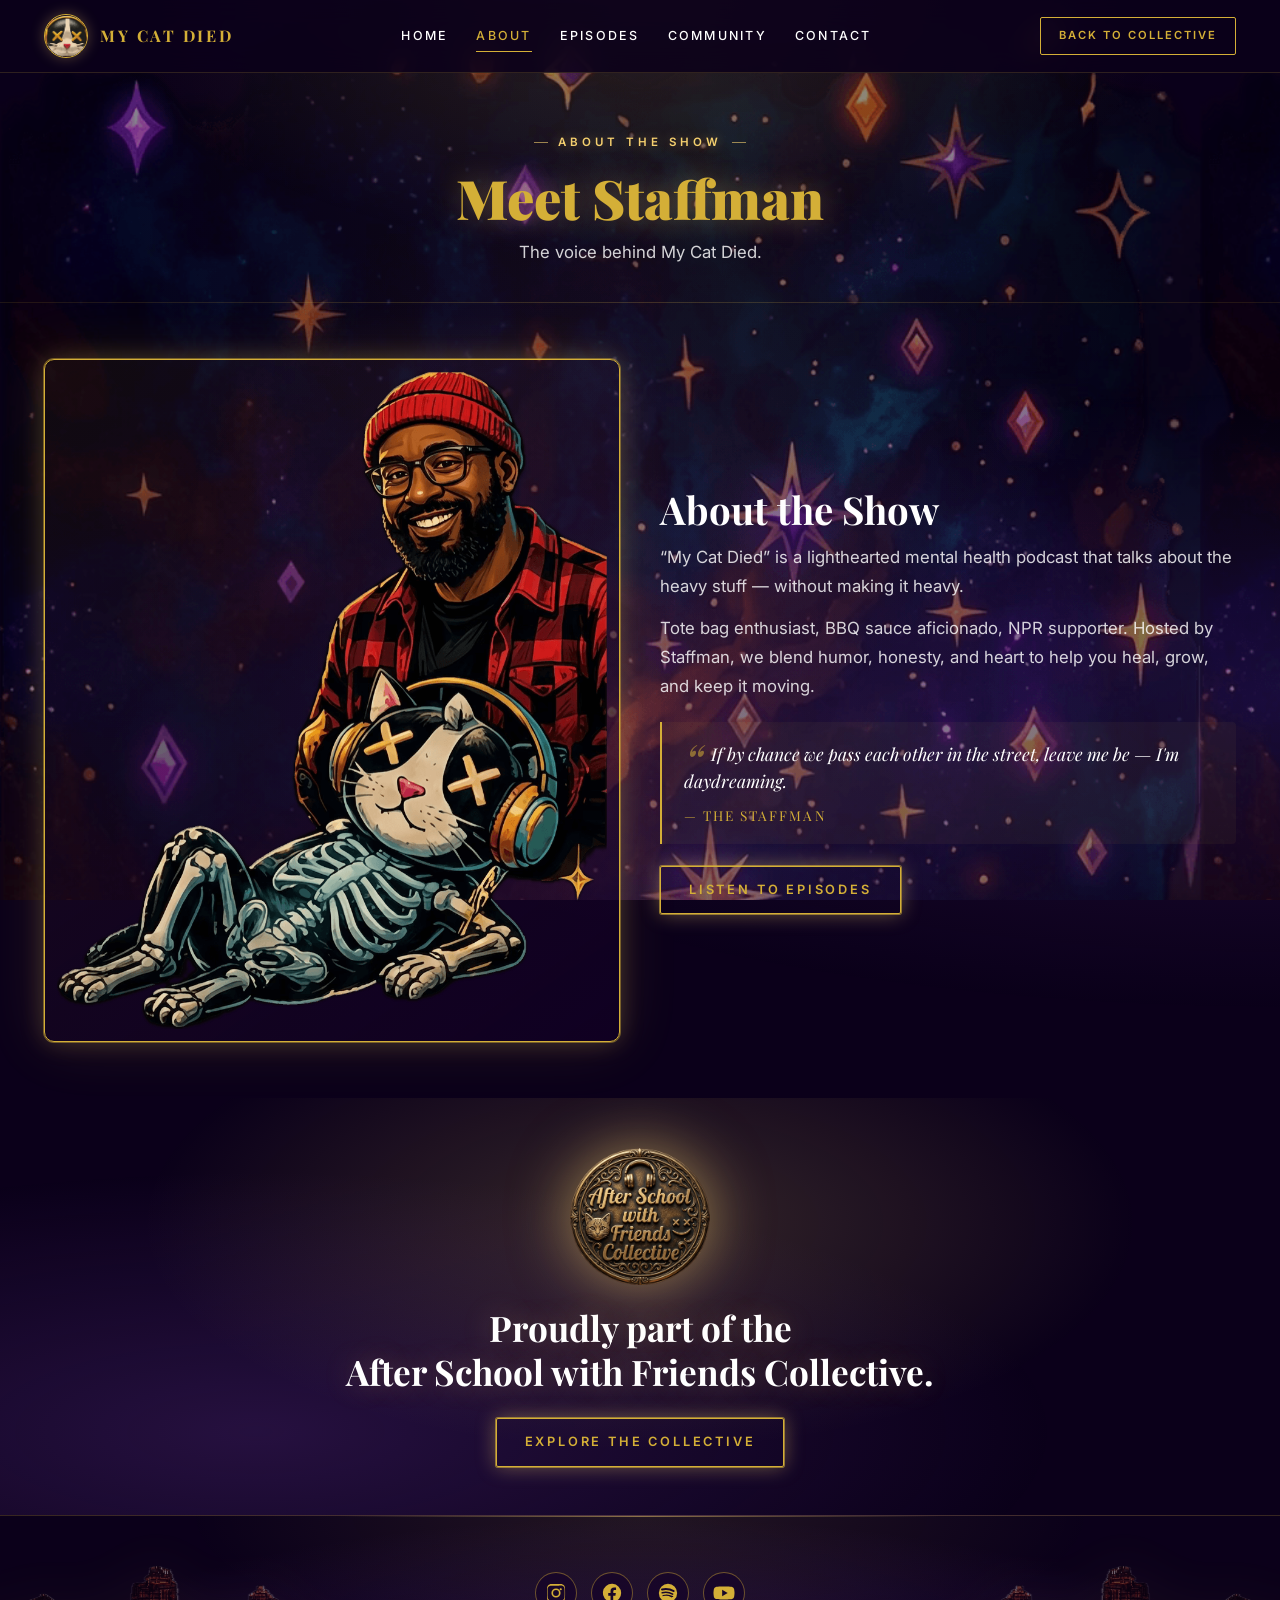
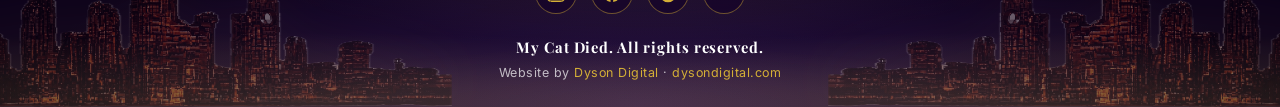
==== commit 90a6004a: "Add files via upload" ====
--- a/about.html
+++ b/about.html
@@ -15,15 +15,15 @@
   <meta property="og:image" content="images/host-main.png" />
   <meta property="og:url" content="https://mycatdied.com/about.html" />
 
-  <link rel="icon" type="image/png" href="images/logo-cat.png" />
-  <link rel="apple-touch-icon" href="images/logo-cat.png" />
-  <link rel="shortcut icon" href="images/logo-cat.png" />
+  <link rel="icon" type="image/png" href="images/logo-main.png" />
+  <link rel="apple-touch-icon" href="images/logo-main.png" />
+  <link rel="shortcut icon" href="images/logo-main.png" />
 
   <link rel="preconnect" href="https://fonts.googleapis.com" />
   <link rel="preconnect" href="https://fonts.gstatic.com" crossorigin />
   <link href="https://fonts.googleapis.com/css2?family=Playfair+Display:ital,wght@0,400;0,700;0,900;1,400&family=Inter:wght@300;400;500;600;700&display=swap" rel="stylesheet" />
 
-  <link rel="stylesheet" href="style.css" />
+  <link rel="stylesheet" href="style.css?v=3" />
 
   <script type="application/ld+json">
   {
@@ -67,7 +67,7 @@
   <header class="site-header" id="siteHeader">
     <div class="container header-inner">
       <a href="index.html" class="brand" aria-label="My Cat Died home">
-        <img src="images/logo-cat.png" alt="My Cat Died" width="48" height="48" loading="eager" />
+        <img src="images/logo-main.png" alt="My Cat Died" width="48" height="48" loading="eager" />
         <span class="brand-text">MY CAT DIED</span>
       </a>
       <nav class="primary-nav" aria-label="Primary">
@@ -151,6 +151,6 @@
     </div>
   </footer>
 
-  <script src="script.js" defer></script>
+  <script src="script.js?v=3" defer></script>
 </body>
 </html>
--- a/style.css
+++ b/style.css
@@ -80,53 +80,60 @@
 .reveal.is-visible { opacity: 1; transform: translateY(0); }
 
 /* =================================================================
-   STAR BACKGROUND SYSTEM — layered for depth
-   Foreground stars: faster drift, normal scale
-   Background stars: slower drift, larger scale, behind everything
+   STAR BACKGROUND SYSTEM — layered for depth, bulletproof animation
+   Animates background-position (works in all browsers, no transform conflicts)
    ================================================================= */
 .page-bg {
   position: fixed;
   inset: 0;
-  background: url("images/about-stars.png") center/cover no-repeat;
-  background-attachment: fixed;
-  opacity: 0.85;
+  background-image: url("images/about-stars.png");
+  background-repeat: repeat;
+  background-size: 1200px auto;
+  background-position: 0 0;
+  opacity: 1;
+  filter: brightness(1.15) contrast(1.08);
   z-index: -2;
   pointer-events: none;
   animation: starDrift 90s linear infinite;
-  will-change: transform;
+  will-change: background-position;
 }
 .page-bg-far {
   z-index: -3;
-  opacity: 0.7;
-  background-size: 140% auto;
-  background-position: center 30%;
-  filter: blur(0.5px);
+  opacity: 0.85;
+  background-size: 1800px auto;
+  background-position: 0 0;
+  filter: brightness(1.1) contrast(1.05) blur(0.5px);
   animation: starDriftFar 220s linear infinite;
 }
 .page-bg-community {
-  background: url("images/community-background.PNG") center/cover no-repeat;
-  background-attachment: fixed;
-  opacity: 0.9;
+  background-image: url("images/community-background.PNG");
+  background-size: cover;
+  background-position: center;
+  background-repeat: no-repeat;
+  opacity: 1;
   animation: none;
-  filter: none;
+  filter: brightness(1.05);
 }
 .page-overlay {
   position: fixed;
   inset: 0;
   background:
-    radial-gradient(ellipse at 50% 0%, rgba(245, 208, 111, 0.04), transparent 60%),
-    radial-gradient(ellipse at 50% 100%, rgba(107, 58, 160, 0.18), transparent 60%),
-    rgba(11, 0, 26, 0.55);
+    radial-gradient(ellipse at 50% 0%, rgba(245, 208, 111, 0.06), transparent 60%),
+    radial-gradient(ellipse at 50% 100%, rgba(107, 58, 160, 0.22), transparent 60%),
+    rgba(11, 0, 26, 0.5);
   z-index: -1;
   pointer-events: none;
 }
+
+/* Animate the background-position itself —
+   guaranteed to work, can't be blocked by transform overrides */
 @keyframes starDrift {
-  from { transform: translate3d(0, 0, 0); }
-  to   { transform: translate3d(-30px, -60px, 0); }
+  from { background-position: 0 0; }
+  to   { background-position: -1200px -800px; }
 }
 @keyframes starDriftFar {
-  from { transform: translate3d(0, 0, 0) scale(1); }
-  to   { transform: translate3d(40px, -90px, 0) scale(1.04); }
+  from { background-position: 0 0; }
+  to   { background-position: 1800px -1200px; }
 }
 
 /* =================================================================
@@ -343,7 +350,8 @@
 
 /* =================================================================
    HERO — CINEMATIC SCENE COMPOSITION
-   Video is part of the atmosphere, not a media player
+   Video is part of the atmosphere — visible, luminous, dreamy
+   NO mix-blend-mode: screen (makes video disappear)
    ================================================================= */
 .hero {
   position: relative;
@@ -353,10 +361,10 @@
   min-height: clamp(640px, 92vh, 940px);
   display: flex;
   align-items: stretch;
-  isolation: isolate; /* contain blend modes within hero */
-}
-
-/* Light overlay only — never darken the scene */
+  isolation: isolate;
+}
+
+/* Top + bottom gradient — never a flat dark wash */
 .hero-overlay {
   position: absolute;
   inset: 0;
@@ -379,8 +387,8 @@
   height: 92%;
   background:
     radial-gradient(circle at 55% 55%,
-      rgba(245, 208, 111, 0.35) 0%,
-      rgba(212, 175, 55, 0.18) 25%,
+      rgba(245, 208, 111, 0.38) 0%,
+      rgba(212, 175, 55, 0.2) 25%,
       rgba(107, 58, 160, 0.18) 55%,
       transparent 78%);
   filter: blur(40px);
@@ -455,62 +463,70 @@
 }
 
 /* =================================================================
-   HERO VIDEO STAGE — the scene element
-   Video uses mix-blend-mode: screen to integrate with atmosphere
+   HERO VIDEO STAGE — full bleed; video dominates upper composition
    ================================================================= */
 .hero-video-stage {
   position: absolute;
-  bottom: 0;
-  right: 0;
-  width: 60%;
-  max-width: 920px;
-  height: 92%;
+  inset: 0;
+  display: flex;
+  align-items: center;
+  justify-content: center;
   z-index: 2;
-  display: flex;
-  align-items: flex-end;
-  justify-content: center;
   pointer-events: none;
-}
-
+  overflow: hidden;
+}
+
+/* Glow halo behind video — slightly enlarged for cinematic atmosphere */
 .hero-video-glow {
   position: absolute;
-  inset: -8%;
+  width: 78%;
+  height: 78%;
+  top: 8%;
+  left: 11%;
   background:
-    radial-gradient(circle at center,
-      rgba(245, 208, 111, 0.28) 0%,
-      rgba(212, 175, 55, 0.12) 40%,
-      transparent 75%);
-  filter: blur(24px);
-  animation: glow-pulse 5s ease-in-out infinite;
+    radial-gradient(
+      circle,
+      rgba(245, 208, 111, 0.32) 0%,
+      rgba(212, 175, 55, 0.14) 45%,
+      transparent 75%
+    );
+  filter: blur(40px);
+  z-index: 1;
   pointer-events: none;
-  z-index: 0;
-}
-@keyframes glow-pulse {
-  0%, 100% { opacity: 0.78; transform: scale(1); }
-  50%      { opacity: 1;    transform: scale(1.04); }
-}
-
+  animation: glowPulse 6s ease-in-out infinite;
+}
+@keyframes glowPulse {
+  0%, 100% { opacity: 0.8; transform: scale(1); }
+  50%      { opacity: 1;   transform: scale(1.05); }
+}
+
+/* The video itself — luminous key art, no blend mode */
 .hero-video {
   position: relative;
-  z-index: 1;
+  z-index: 2;
   width: 100%;
   height: auto;
-  max-height: 100%;
+  max-height: 86%;
   object-fit: contain;
-  object-position: bottom center;
-  /* Per spec — bright, integrated, slightly holographic */
+  object-position: center top;
+  opacity: 0.96;
   filter: brightness(1.22) contrast(1.08) saturate(1.08);
-  mix-blend-mode: screen;
+  background: transparent;
   border-radius: 0;
+  margin-top: 2%;
+  animation: videoFloat 8s ease-in-out infinite;
+}
+/* If the video file fails to load, the poster still displays beautifully */
+.hero-video:not([src]),
+.hero-video::-webkit-media-controls {
   background: transparent;
-  animation: video-breathe 7s ease-in-out infinite;
-}
-@keyframes video-breathe {
+}
+@keyframes videoFloat {
   0%, 100% { transform: translateY(0) scale(1); }
-  50%      { transform: translateY(-4px) scale(1.012); }
-}
-
-/* Subtle scene fade at bottom edge (blends hero into next section) */
+  50%      { transform: translateY(-6px) scale(1.012); }
+}
+
+/* Bottom edge fade so hero blends into next section */
 .hero::after {
   content: "";
   position: absolute;
@@ -522,96 +538,84 @@
 }
 
 /* =================================================================
-   HERO TEXT OVERLAY (floats over the scene)
+   HERO TEXT OVERLAY — minimal UI BELOW the cinematic video
+   The video itself contains the title/logo/tagline artwork
    ================================================================= */
 .hero-stage {
   position: relative;
   z-index: 10;
   width: 100%;
   display: flex;
-  align-items: center;
-  align-self: center;
+  align-items: flex-end;
+  justify-content: center;
+  align-self: stretch;
+  padding-bottom: 24px;
+  pointer-events: none;
+}
+.hero-stage > .container {
+  pointer-events: auto;
 }
 
 .hero-text {
-  max-width: 580px;
-  /* Spec: text-shadow for legibility, NOT darkening the video */
+  max-width: 680px;
+  margin: 0 auto;
+  text-align: center;
   text-shadow: 0 4px 20px rgba(0, 0, 0, 0.85);
-  animation: fadeUp 1.1s var(--ease) both;
+  animation: fadeUp 1.4s var(--ease) 0.4s both;
 }
 @keyframes fadeUp {
   from { opacity: 0; transform: translateY(20px); }
   to   { opacity: 1; transform: translateY(0); }
 }
 
-.hero-logo {
-  width: 220px;
-  height: auto;
-  margin-bottom: 16px;
-  filter: drop-shadow(0 0 20px rgba(245, 208, 111, 0.5));
-}
-.hero-title {
-  font-family: var(--font-display);
-  font-weight: 900;
-  font-size: clamp(2.6rem, 6.5vw, 5rem);
-  letter-spacing: 0.02em;
-  line-height: 0.95;
-  margin: 0 0 12px;
-  color: var(--gold);
-  text-shadow: 0 0 40px rgba(245, 208, 111, 0.55),
-               0 4px 18px rgba(0, 0, 0, 0.75);
-}
-.hero-tagline {
-  font-family: var(--font-display);
-  font-style: italic;
-  font-weight: 400;
-  font-size: clamp(1.1rem, 2.4vw, 1.5rem);
-  color: var(--glow);
-  margin: 0 0 24px;
-  text-shadow: 0 4px 16px rgba(0, 0, 0, 0.75);
-}
 .hero-ctas {
   display: flex;
   align-items: center;
   flex-wrap: wrap;
-  gap: 16px;
-  margin-bottom: 22px;
+  gap: 14px;
+  margin: 0 0 18px;
+  justify-content: center;
 }
 .hero-blurb {
-  font-size: 0.95rem;
-  color: var(--text-muted);
-  margin: 18px 0 0;
-  max-width: 460px;
-  line-height: 1.6;
-  letter-spacing: 0.01em;
-  text-shadow: 0 2px 12px rgba(0, 0, 0, 0.7);
+  font-size: 0.98rem;
+  color: var(--glow);
+  margin: 0 auto;
+  max-width: 540px;
+  line-height: 1.55;
+  letter-spacing: 0.02em;
+  text-shadow: 0 2px 16px rgba(0, 0, 0, 0.85);
   font-style: italic;
-}
-.platform-icons {
-  display: flex;
-  gap: 10px;
-  list-style: none;
-  margin: 0;
+  font-family: var(--font-display);
+}
+
+/* Visually hidden — preserves SEO/screen-reader title without showing duplicate */
+.visually-hidden {
+  position: absolute;
+  width: 1px;
+  height: 1px;
   padding: 0;
-}
-.platform-icons a {
-  display: inline-flex;
-  align-items: center;
-  justify-content: center;
-  width: 42px;
-  height: 42px;
-  border-radius: 50%;
-  background: rgba(11, 0, 26, 0.55);
-  border: 1px solid rgba(212, 175, 55, 0.55);
-  color: var(--gold);
-  transition: transform 0.25s var(--ease), color 0.25s var(--ease),
-              border-color 0.25s var(--ease), box-shadow 0.25s var(--ease);
-}
-.platform-icons a:hover {
+  margin: -1px;
+  overflow: hidden;
+  clip: rect(0, 0, 0, 0);
+  white-space: nowrap;
+  border: 0;
+}
+
+/* Outline CTA variant for "Back to the Collective" */
+.btn-outline {
+  background: transparent;
   color: var(--glow);
+  border: 1.5px solid var(--gold);
+  box-shadow: 0 0 0 1px rgba(212, 175, 55, 0.35),
+              0 0 18px rgba(245, 208, 111, 0.15);
+}
+.btn-outline:hover {
+  background: rgba(245, 208, 111, 0.1);
   border-color: var(--glow);
-  transform: translateY(-2px);
-  box-shadow: 0 0 18px rgba(245, 208, 111, 0.55);
+  color: var(--glow);
+  transform: translateY(-2px) scale(1.02);
+  box-shadow: 0 0 0 1px rgba(245, 208, 111, 0.7),
+              0 0 28px rgba(245, 208, 111, 0.4);
 }
 
 /* =================================================================
@@ -1333,8 +1337,7 @@
   .btn-collective { padding: 8px 14px; font-size: 0.66rem; }
   .brand-text { font-size: 0.92rem; }
 
-  .hero-text { max-width: 520px; }
-  .hero-logo { width: 200px; }
+  .hero-text { max-width: 540px; }
   .hero-video-stage { width: 62%; }
   .hero-aura { width: 80%; }
 
@@ -1349,33 +1352,30 @@
   .hero {
     min-height: clamp(680px, 96vh, 980px);
     padding-top: calc(var(--header-h) + 24px);
-    padding-bottom: 40px;
+    padding-bottom: 32px;
   }
-  /* Video repositions to bottom, takes full width — text floats above */
+  /* Video stays in upper portion; CTAs remain bottom-anchored */
   .hero-video-stage {
-    width: 96%;
-    max-width: none;
-    height: 70%;
-    right: 2%;
-    left: 2%;
-    margin: 0 auto;
+    width: 100%;
+    height: 100%;
+    inset: 0;
+    align-items: flex-start;
+    padding-top: 8%;
+  }
+  .hero-video {
+    max-height: 70%;
   }
   .hero-aura {
-    top: 20%;
+    top: 12%;
     right: 0;
     left: 0;
     width: 100%;
-    height: 80%;
+    height: 70%;
   }
-  .hero-stage { align-self: flex-start; padding-top: 12px; }
-  .hero-text {
-    max-width: 600px;
-    margin: 0 auto;
-    text-align: center;
+  .hero-stage {
+    align-self: flex-end;
+    padding-bottom: 24px;
   }
-  .hero-logo { margin-left: auto; margin-right: auto; }
-  .hero-ctas { justify-content: center; }
-  .hero-blurb { margin-left: auto; margin-right: auto; }
 
   .featured, .proudly, .quote-section,
   .about-section, .episodes, .community-grid-section,
@@ -1395,7 +1395,7 @@
   .brand img { width: 38px; height: 38px; }
   .brand-text { font-size: 0.86rem; letter-spacing: 0.14em; }
 
-  /* Hero — video stays as scene element */
+  /* Hero — video dominates upper space, CTAs anchored at bottom */
   .hero {
     padding-top: calc(var(--header-h) + 16px);
     padding-bottom: 24px;
@@ -1403,18 +1403,33 @@
   }
   .hero-video-stage {
     width: 100%;
-    height: 62%;
-    right: 0;
-    left: 0;
-    bottom: 0;
+    height: 70%;
+    inset: 0 0 auto 0;
+    align-items: flex-start;
+    padding-top: 6%;
+  }
+  .hero-video {
+    width: 100%;
+    object-fit: contain;
+    max-height: 100%;
+  }
+  .hero-text {
+    text-align: center;
+    margin: 0 auto;
+  }
+  .hero-stage {
+    padding-bottom: 18px;
   }
   .hero-aura {
-    top: 25%;
+    top: 10%;
     width: 110%;
     left: -5%;
+    height: 70%;
   }
-  .hero-logo { width: 160px; margin-bottom: 14px; }
-  .hero-tagline { margin-bottom: 22px; }
+  .hero-blurb {
+    font-size: 0.92rem;
+    max-width: 460px;
+  }
   /* Reduce ship clutter on mobile per spec */
   .ship-2, .ship-3 { display: none; }
   .ship-1 { width: 18%; min-width: 70px; top: 6%; left: 4%; }
@@ -1488,7 +1503,6 @@
   .site-header { padding: 10px 0; }
 
   .hero { min-height: clamp(620px, 88vh, 780px); }
-  .hero-logo { width: 140px; }
   .hero-ctas { width: 100%; flex-direction: column; align-items: stretch; gap: 12px; }
   .hero-ctas .btn { width: 100%; text-align: center; }
   .platform-icons { justify-content: center; gap: 10px; }
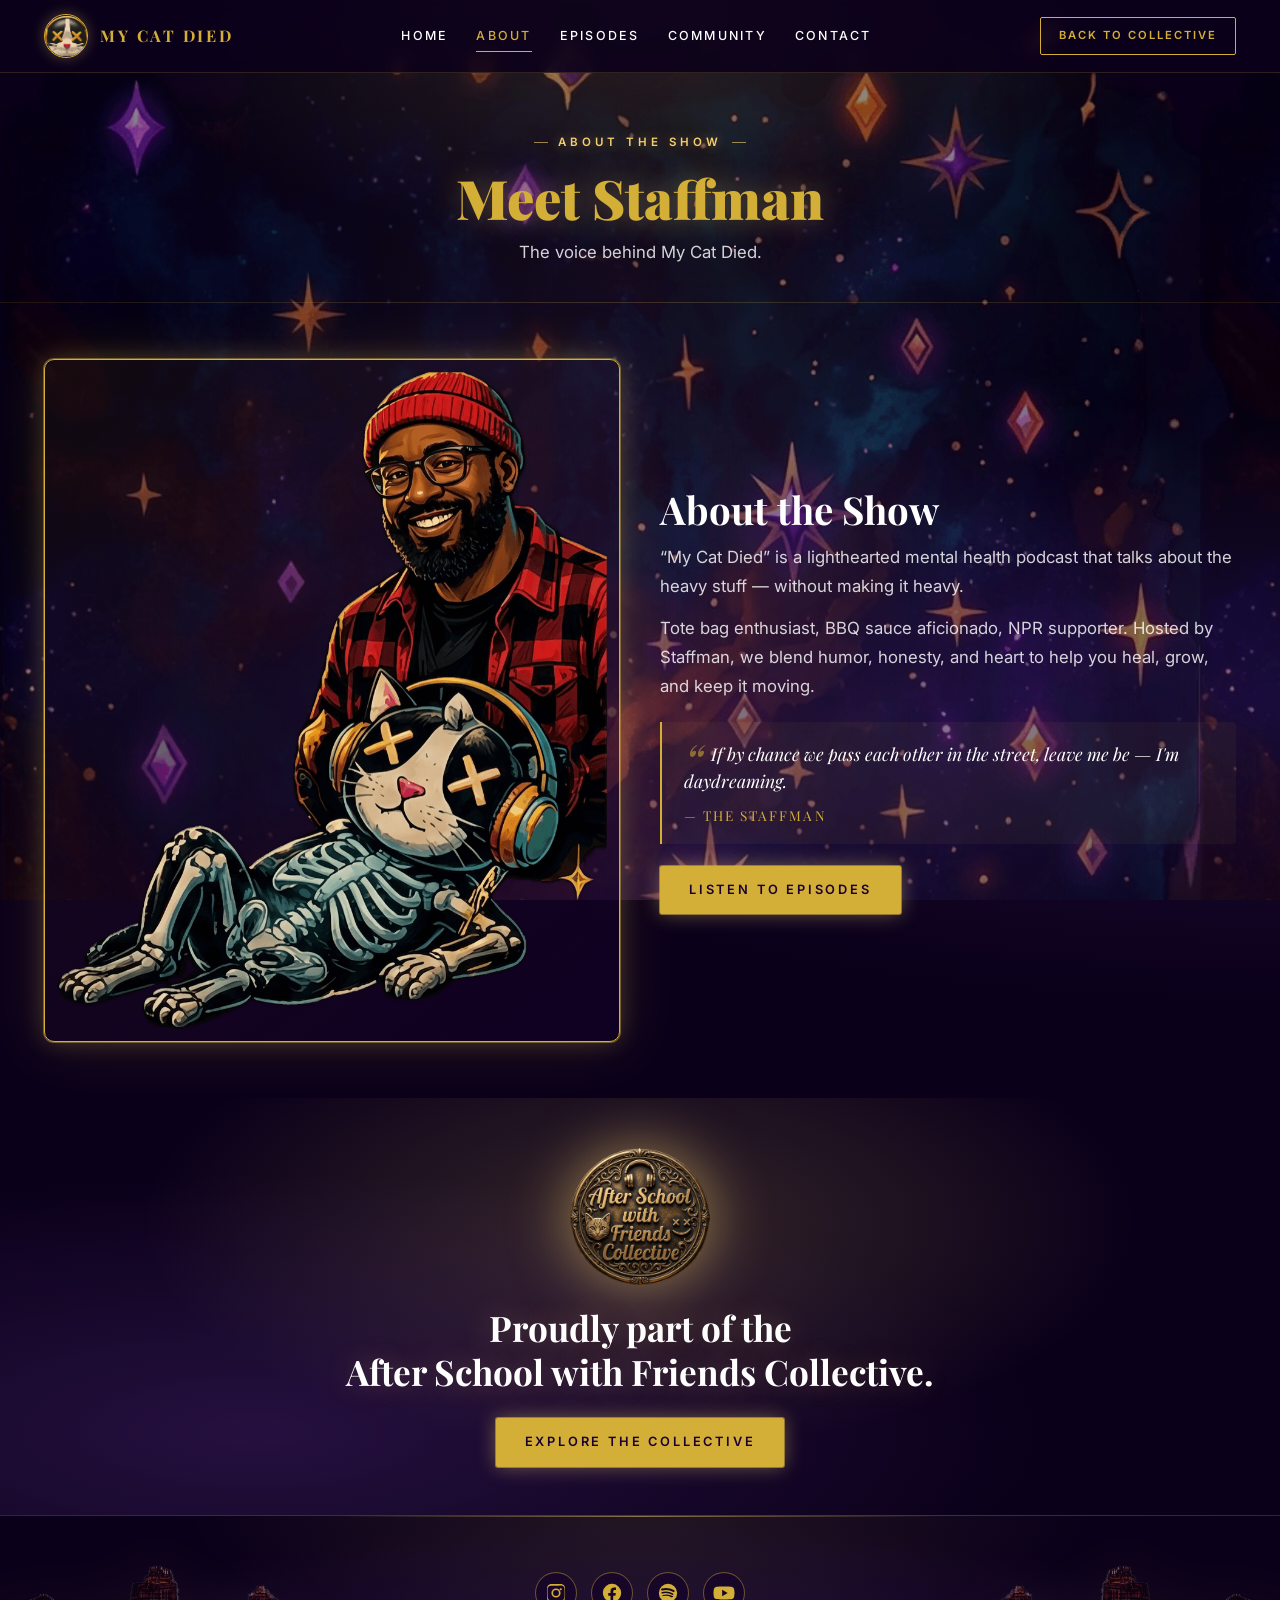
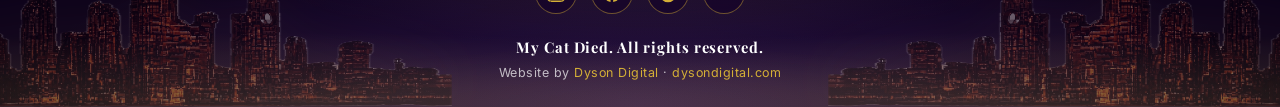
==== commit 68eb5585: "Add files via upload" ====
--- a/about.html
+++ b/about.html
@@ -23,7 +23,7 @@
   <link rel="preconnect" href="https://fonts.gstatic.com" crossorigin />
   <link href="https://fonts.googleapis.com/css2?family=Playfair+Display:ital,wght@0,400;0,700;0,900;1,400&family=Inter:wght@300;400;500;600;700&display=swap" rel="stylesheet" />
 
-  <link rel="stylesheet" href="style.css?v=3" />
+  <link rel="stylesheet" href="style.css?v=9" />
 
   <script type="application/ld+json">
   {
@@ -141,7 +141,7 @@
     </div>
     <div class="container footer-inner">
       <ul class="footer-socials" aria-label="Follow us">
-        <li><a href="https://www.instagram.com/" target="_blank" rel="noopener" aria-label="Instagram"><svg viewBox="0 0 24 24" width="22" height="22" aria-hidden="true"><path fill="currentColor" d="M12 2.2c3.2 0 3.6 0 4.8.1 1.2 0 1.8.2 2.3.4.6.2 1 .5 1.4.9.4.4.7.9.9 1.4.2.5.4 1.1.4 2.3.1 1.2.1 1.6.1 4.7s0 3.5-.1 4.7c0 1.2-.2 1.8-.4 2.3-.2.6-.5 1-.9 1.4-.4.4-.9.7-1.4.9-.5.2-1.1.4-2.3.4-1.2.1-1.6.1-4.8.1s-3.6 0-4.8-.1c-1.2 0-1.8-.2-2.3-.4-.6-.2-1-.5-1.4-.9-.4-.4-.7-.9-.9-1.4-.2-.5-.4-1.1-.4-2.3C2.2 15.5 2.2 15.1 2.2 12s0-3.5.1-4.7c0-1.2.2-1.8.4-2.3.2-.6.5-1 .9-1.4.4-.4.9-.7 1.4-.9.5-.2 1.1-.4 2.3-.4C8.5 2.2 8.9 2.2 12 2.2Zm0 1.8c-3.1 0-3.5 0-4.7.1-1.1 0-1.7.2-2.1.3-.5.2-.9.4-1.3.8-.4.4-.6.8-.8 1.3-.1.4-.3 1-.3 2.1C2.8 9.5 2.8 9.9 2.8 12s0 2.5.1 3.7c0 1.1.2 1.7.3 2.1.2.5.4.9.8 1.3.4.4.8.6 1.3.8.4.1 1 .3 2.1.3 1.2.1 1.6.1 4.7.1s3.5 0 4.7-.1c1.1 0 1.7-.2 2.1-.3.5-.2.9-.4 1.3-.8.4-.4.6-.8.8-1.3.1-.4.3-1 .3-2.1.1-1.2.1-1.6.1-3.7s0-2.5-.1-3.7c0-1.1-.2-1.7-.3-2.1-.2-.5-.4-.9-.8-1.3-.4-.4-.8-.6-1.3-.8-.4-.1-1-.3-2.1-.3C15.5 4 15.1 4 12 4Zm0 3a5 5 0 1 1 0 10 5 5 0 0 1 0-10Zm0 1.8a3.2 3.2 0 1 0 0 6.4 3.2 3.2 0 0 0 0-6.4Zm5.2-2.1a1.2 1.2 0 1 1 0 2.4 1.2 1.2 0 0 1 0-2.4Z"/></svg></a></li>
+        <li><a href="https://www.instagram.com/mycatdiedpod?igsh=dXpweWdzN3d1ZHFj&utm_source=qr" target="_blank" rel="noopener" aria-label="Instagram"><svg viewBox="0 0 24 24" width="22" height="22" aria-hidden="true"><path fill="currentColor" d="M12 2.2c3.2 0 3.6 0 4.8.1 1.2 0 1.8.2 2.3.4.6.2 1 .5 1.4.9.4.4.7.9.9 1.4.2.5.4 1.1.4 2.3.1 1.2.1 1.6.1 4.7s0 3.5-.1 4.7c0 1.2-.2 1.8-.4 2.3-.2.6-.5 1-.9 1.4-.4.4-.9.7-1.4.9-.5.2-1.1.4-2.3.4-1.2.1-1.6.1-4.8.1s-3.6 0-4.8-.1c-1.2 0-1.8-.2-2.3-.4-.6-.2-1-.5-1.4-.9-.4-.4-.7-.9-.9-1.4-.2-.5-.4-1.1-.4-2.3C2.2 15.5 2.2 15.1 2.2 12s0-3.5.1-4.7c0-1.2.2-1.8.4-2.3.2-.6.5-1 .9-1.4.4-.4.9-.7 1.4-.9.5-.2 1.1-.4 2.3-.4C8.5 2.2 8.9 2.2 12 2.2Zm0 1.8c-3.1 0-3.5 0-4.7.1-1.1 0-1.7.2-2.1.3-.5.2-.9.4-1.3.8-.4.4-.6.8-.8 1.3-.1.4-.3 1-.3 2.1C2.8 9.5 2.8 9.9 2.8 12s0 2.5.1 3.7c0 1.1.2 1.7.3 2.1.2.5.4.9.8 1.3.4.4.8.6 1.3.8.4.1 1 .3 2.1.3 1.2.1 1.6.1 4.7.1s3.5 0 4.7-.1c1.1 0 1.7-.2 2.1-.3.5-.2.9-.4 1.3-.8.4-.4.6-.8.8-1.3.1-.4.3-1 .3-2.1.1-1.2.1-1.6.1-3.7s0-2.5-.1-3.7c0-1.1-.2-1.7-.3-2.1-.2-.5-.4-.9-.8-1.3-.4-.4-.8-.6-1.3-.8-.4-.1-1-.3-2.1-.3C15.5 4 15.1 4 12 4Zm0 3a5 5 0 1 1 0 10 5 5 0 0 1 0-10Zm0 1.8a3.2 3.2 0 1 0 0 6.4 3.2 3.2 0 0 0 0-6.4Zm5.2-2.1a1.2 1.2 0 1 1 0 2.4 1.2 1.2 0 0 1 0-2.4Z"/></svg></a></li>
         <li><a href="https://www.facebook.com/" target="_blank" rel="noopener" aria-label="Facebook"><svg viewBox="0 0 24 24" width="22" height="22" aria-hidden="true"><path fill="currentColor" d="M22 12a10 10 0 1 0-11.6 9.9v-7H7.9V12h2.5V9.8c0-2.5 1.5-3.9 3.8-3.9 1.1 0 2.2.2 2.2.2v2.5H15c-1.2 0-1.6.7-1.6 1.5V12h2.8l-.5 2.9h-2.4v7A10 10 0 0 0 22 12Z"/></svg></a></li>
         <li><a href="https://open.spotify.com/show/7yxQ1P6vtBlSaiVeNswRfO" target="_blank" rel="noopener" aria-label="Spotify"><svg viewBox="0 0 24 24" width="22" height="22" aria-hidden="true"><path fill="currentColor" d="M12 2a10 10 0 1 0 10 10A10 10 0 0 0 12 2Zm4.6 14.4a.7.7 0 0 1-1 .2A12 12 0 0 0 7 15.4a.7.7 0 1 1-.4-1.3 13.4 13.4 0 0 1 10.6 1.3.7.7 0 0 1 .4.9Zm1.2-2.7a.9.9 0 0 1-1.2.3 14.6 14.6 0 0 0-10.5-1.5.9.9 0 1 1-.5-1.7A16.4 16.4 0 0 1 17.6 12.5a.9.9 0 0 1 .2 1.2Zm.1-2.8a17.5 17.5 0 0 0-12-1.7 1.1 1.1 0 1 1-.6-2.1 19.7 19.7 0 0 1 13.5 1.9 1.1 1.1 0 0 1-1 1.9Z"/></svg></a></li>
         <li><a href="https://www.youtube.com/" target="_blank" rel="noopener" aria-label="YouTube"><svg viewBox="0 0 24 24" width="22" height="22" aria-hidden="true"><path fill="currentColor" d="M23 7.6a3 3 0 0 0-2.1-2.1C19.1 5 12 5 12 5s-7.1 0-8.9.5A3 3 0 0 0 1 7.6 31 31 0 0 0 .5 12 31 31 0 0 0 1 16.4a3 3 0 0 0 2.1 2.1C4.9 19 12 19 12 19s7.1 0 8.9-.5a3 3 0 0 0 2.1-2.1A31 31 0 0 0 23.5 12 31 31 0 0 0 23 7.6ZM10 15.5v-7l6 3.5Z"/></svg></a></li>
@@ -151,6 +151,6 @@
     </div>
   </footer>
 
-  <script src="script.js?v=3" defer></script>
+  <script src="script.js?v=5" defer></script>
 </body>
 </html>
--- a/style.css
+++ b/style.css
@@ -190,8 +190,8 @@
   z-index: 100;
   padding: 14px 0;
   background: rgba(11, 0, 26, 0.85);
-  backdrop-filter: blur(14px);
-  -webkit-backdrop-filter: blur(14px);
+  backdrop-filter: blur(8px);
+  -webkit-backdrop-filter: blur(8px);
   border-bottom: 1px solid rgba(212, 175, 55, 0.18);
   transition: padding 0.3s var(--ease), background 0.3s var(--ease);
 }
@@ -334,13 +334,14 @@
 .btn-large { padding: 16px 38px; font-size: 0.86rem; }
 .btn-small { padding: 10px 22px; font-size: 0.72rem; letter-spacing: 0.18em; }
 .btn-gold {
-  background: transparent;
-  color: var(--gold);
+  background: var(--gold);
+  color: var(--text-dark);
   border-color: var(--gold);
   box-shadow: var(--glow-button);
 }
-.btn-gold:hover {
-  background: var(--gold);
+.btn-gold:hover,
+.btn-gold:focus-visible {
+  background: var(--glow);
   color: var(--text-dark);
   border-color: var(--glow);
   transform: translateY(-2px) scale(1.02);
@@ -349,36 +350,34 @@
 .btn-glow { box-shadow: var(--glow-button); }
 
 /* =================================================================
-   HERO — CINEMATIC SCENE COMPOSITION
-   Video is part of the atmosphere — visible, luminous, dreamy
-   NO mix-blend-mode: screen (makes video disappear)
+   HERO — pure cinematic video, sized to its natural aspect ratio
+   No flex, no min-height = no top/bottom gaps
    ================================================================= */
 .hero {
   position: relative;
-  padding-top: calc(var(--header-h) + 12px);
-  padding-bottom: 32px;
+  width: 100%;
+  margin-top: var(--header-h);
   overflow: hidden;
-  min-height: clamp(640px, 92vh, 940px);
-  display: flex;
-  align-items: stretch;
   isolation: isolate;
-}
-
-/* Top + bottom gradient — never a flat dark wash */
+  background: var(--bg-base);
+}
+
+/* Light atmospheric overlay — never a flat dark wash, never a hard seam */
 .hero-overlay {
   position: absolute;
   inset: 0;
   background:
     linear-gradient(180deg,
-      rgba(11, 0, 26, 0.18) 0%,
-      transparent 25%,
-      transparent 70%,
-      rgba(11, 0, 26, 0.55) 100%);
+      rgba(11, 0, 26, 0.35) 0%,
+      rgba(11, 0, 26, 0.08) 18%,
+      transparent 35%,
+      transparent 75%,
+      rgba(11, 0, 26, 0.25) 100%);
   z-index: 4;
   pointer-events: none;
 }
 
-/* Atmospheric aura — large radial behind the subject */
+/* Atmospheric aura — large radial behind the subject (perf optimized) */
 .hero-aura {
   position: absolute;
   top: 8%;
@@ -391,14 +390,11 @@
       rgba(212, 175, 55, 0.2) 25%,
       rgba(107, 58, 160, 0.18) 55%,
       transparent 78%);
-  filter: blur(40px);
+  filter: blur(28px);
   z-index: 1;
   pointer-events: none;
-  animation: aura-pulse 6s ease-in-out infinite;
-}
-@keyframes aura-pulse {
-  0%, 100% { opacity: 0.85; transform: scale(1); }
-  50%      { opacity: 1;    transform: scale(1.03); }
+  /* Static — no continuous animation = no continuous repaints */
+  transform: translateZ(0);
 }
 
 /* Floating ships in hero (foreground layer) */
@@ -422,7 +418,7 @@
   max-width: 160px;
   min-width: 70px;
   opacity: 0.85;
-  filter: drop-shadow(0 0 16px rgba(245, 208, 111, 0.5));
+  filter: drop-shadow(0 0 14px rgba(245, 208, 111, 0.45));
   animation: ship-drift-1 14s ease-in-out infinite;
 }
 @keyframes ship-drift-1 {
@@ -438,7 +434,7 @@
   max-width: 130px;
   min-width: 60px;
   opacity: 0.7;
-  filter: drop-shadow(0 0 12px rgba(245, 208, 111, 0.42));
+  filter: drop-shadow(0 0 10px rgba(245, 208, 111, 0.4));
   animation: ship-drift-2 18s ease-in-out infinite;
 }
 @keyframes ship-drift-2 {
@@ -453,7 +449,7 @@
   max-width: 110px;
   min-width: 50px;
   opacity: 0.62;
-  filter: drop-shadow(0 0 10px rgba(245, 208, 111, 0.4));
+  filter: drop-shadow(0 0 8px rgba(245, 208, 111, 0.4));
   animation: ship-drift-3 22s ease-in-out infinite;
 }
 @keyframes ship-drift-3 {
@@ -463,20 +459,19 @@
 }
 
 /* =================================================================
-   HERO VIDEO STAGE — full bleed; video dominates upper composition
+   HERO VIDEO STAGE — drives hero height; aspect-ratio = no gaps
    ================================================================= */
 .hero-video-stage {
-  position: absolute;
-  inset: 0;
-  display: flex;
-  align-items: center;
-  justify-content: center;
+  position: relative;
+  width: 100%;
+  /* Aspect ratio matches the video composition — eliminates all gaps */
+  aspect-ratio: 16 / 9;
+  display: block;
   z-index: 2;
-  pointer-events: none;
   overflow: hidden;
 }
 
-/* Glow halo behind video — slightly enlarged for cinematic atmosphere */
+/* Glow halo behind video (static — no animation perf cost) */
 .hero-video-glow {
   position: absolute;
   width: 78%;
@@ -490,105 +485,82 @@
       rgba(212, 175, 55, 0.14) 45%,
       transparent 75%
     );
-  filter: blur(40px);
+  filter: blur(28px);
   z-index: 1;
   pointer-events: none;
-  animation: glowPulse 6s ease-in-out infinite;
-}
-@keyframes glowPulse {
-  0%, 100% { opacity: 0.8; transform: scale(1); }
-  50%      { opacity: 1;   transform: scale(1.05); }
-}
-
-/* The video itself — luminous key art, no blend mode */
+  transform: translateZ(0);
+}
+
+/* The video itself — fills its stage, GPU-isolated, no continuous repaints */
 .hero-video {
-  position: relative;
+  position: absolute;
+  inset: 0;
+  width: 100%;
+  height: 100%;
   z-index: 2;
-  width: 100%;
-  height: auto;
-  max-height: 86%;
-  object-fit: contain;
-  object-position: center top;
+  object-fit: cover;
+  object-position: center;
   opacity: 0.96;
-  filter: brightness(1.22) contrast(1.08) saturate(1.08);
+  filter: brightness(1.18) contrast(1.06) saturate(1.06);
   background: transparent;
   border-radius: 0;
-  margin-top: 2%;
-  animation: videoFloat 8s ease-in-out infinite;
-}
-/* If the video file fails to load, the poster still displays beautifully */
-.hero-video:not([src]),
-.hero-video::-webkit-media-controls {
-  background: transparent;
-}
-@keyframes videoFloat {
-  0%, 100% { transform: translateY(0) scale(1); }
-  50%      { transform: translateY(-6px) scale(1.012); }
-}
-
-/* Bottom edge fade so hero blends into next section */
-.hero::after {
-  content: "";
-  position: absolute;
-  bottom: 0; left: 0; right: 0;
-  height: 100px;
-  background: linear-gradient(180deg, transparent, rgba(11, 0, 26, 0.5));
-  z-index: 5;
-  pointer-events: none;
-}
-
-/* =================================================================
-   HERO TEXT OVERLAY — minimal UI BELOW the cinematic video
-   The video itself contains the title/logo/tagline artwork
-   ================================================================= */
-.hero-stage {
-  position: relative;
-  z-index: 10;
-  width: 100%;
+  /* Soft fade only at very bottom edge — minimal so it doesn't look like dead space */
+  -webkit-mask-image: linear-gradient(
+    180deg,
+    rgba(0, 0, 0, 1) 0%,
+    rgba(0, 0, 0, 1) 96%,
+    rgba(0, 0, 0, 0.85) 100%
+  );
+  mask-image: linear-gradient(
+    180deg,
+    rgba(0, 0, 0, 1) 0%,
+    rgba(0, 0, 0, 1) 96%,
+    rgba(0, 0, 0, 0.85) 100%
+  );
+  /* GPU-isolated */
+  transform: translateZ(0);
+}
+
+/* =================================================================
+   HERO CLOSER — tagline + CTAs sit below the video, above the trio
+   ================================================================= */
+.hero-closer {
+  position: relative;
+  z-index: 6;
+  padding: 20px 0 40px;
+  text-align: center;
+  background:
+    radial-gradient(ellipse at 50% 0%, rgba(245, 208, 111, 0.1), transparent 55%);
+}
+.hero-closer .container {
   display: flex;
-  align-items: flex-end;
-  justify-content: center;
-  align-self: stretch;
-  padding-bottom: 24px;
-  pointer-events: none;
-}
-.hero-stage > .container {
-  pointer-events: auto;
-}
-
-.hero-text {
-  max-width: 680px;
-  margin: 0 auto;
-  text-align: center;
-  text-shadow: 0 4px 20px rgba(0, 0, 0, 0.85);
-  animation: fadeUp 1.4s var(--ease) 0.4s both;
-}
-@keyframes fadeUp {
-  from { opacity: 0; transform: translateY(20px); }
-  to   { opacity: 1; transform: translateY(0); }
-}
-
+  flex-direction: column;
+  align-items: center;
+  gap: 24px;
+}
+.hero-blurb {
+  font-family: var(--font-display);
+  font-style: normal;
+  font-weight: 700;
+  font-size: clamp(1.35rem, 3vw, 1.85rem);
+  color: var(--gold);
+  margin: 0;
+  max-width: 720px;
+  line-height: 1.35;
+  letter-spacing: 0.01em;
+  text-transform: none;
+  text-shadow: 0 0 28px rgba(245, 208, 111, 0.4),
+               0 2px 12px rgba(0, 0, 0, 0.7);
+}
 .hero-ctas {
   display: flex;
   align-items: center;
   flex-wrap: wrap;
-  gap: 14px;
-  margin: 0 0 18px;
+  gap: 16px;
+  margin: 0;
   justify-content: center;
 }
-.hero-blurb {
-  font-size: 0.98rem;
-  color: var(--glow);
-  margin: 0 auto;
-  max-width: 540px;
-  line-height: 1.55;
-  letter-spacing: 0.02em;
-  text-shadow: 0 2px 16px rgba(0, 0, 0, 0.85);
-  font-style: italic;
-  font-family: var(--font-display);
-}
-
-/* Visually hidden — preserves SEO/screen-reader title without showing duplicate */
+/* Visually hidden — accessibility utility (kept for any future use) */
 .visually-hidden {
   position: absolute;
   width: 1px;
@@ -601,21 +573,35 @@
   border: 0;
 }
 
-/* Outline CTA variant for "Back to the Collective" */
+/* Outline CTA variant for "Back to the Collective" — solid gold by default */
 .btn-outline {
-  background: transparent;
-  color: var(--glow);
+  background: var(--gold);
+  color: var(--text-dark);
   border: 1.5px solid var(--gold);
-  box-shadow: 0 0 0 1px rgba(212, 175, 55, 0.35),
-              0 0 18px rgba(245, 208, 111, 0.15);
-}
-.btn-outline:hover {
-  background: rgba(245, 208, 111, 0.1);
+  box-shadow: var(--glow-button);
+}
+.btn-outline:hover,
+.btn-outline:focus-visible {
+  background: var(--glow);
+  color: var(--text-dark);
   border-color: var(--glow);
-  color: var(--glow);
   transform: translateY(-2px) scale(1.02);
-  box-shadow: 0 0 0 1px rgba(245, 208, 111, 0.7),
-              0 0 28px rgba(245, 208, 111, 0.4);
+  box-shadow: var(--glow-button-hv);
+}
+.btn-outline:active {
+  background: var(--gold-warm);
+  color: var(--text-dark);
+  border-color: var(--glow);
+  transform: translateY(0) scale(0.99);
+  box-shadow: var(--glow-button);
+}
+/* Match btn-gold's active state for consistency */
+.btn-gold:active {
+  background: var(--gold-warm);
+  color: var(--text-dark);
+  border-color: var(--glow);
+  transform: translateY(0) scale(0.99);
+  box-shadow: var(--glow-button);
 }
 
 /* =================================================================
@@ -1180,6 +1166,8 @@
   background: linear-gradient(145deg, rgba(212, 175, 55, 0.04), rgba(11, 0, 26, 0.72));
   border: 1px solid rgba(212, 175, 55, 0.28);
   border-radius: var(--radius-md);
+  position: relative;
+  overflow: hidden;
   transition: transform 0.25s var(--ease),
               border-color 0.25s var(--ease),
               box-shadow 0.25s var(--ease);
@@ -1188,6 +1176,27 @@
   transform: translateY(-3px);
   border-color: var(--gold);
   box-shadow: 0 0 26px rgba(245, 208, 111, 0.22);
+}
+/* Cat-skeleton watermark overlay — bottom-right, low opacity, doesn't obstruct text */
+.community-card-overlay {
+  position: absolute;
+  bottom: -12px;
+  right: -12px;
+  width: 110px;
+  height: auto;
+  opacity: 0.16;
+  pointer-events: none;
+  z-index: 0;
+  filter: drop-shadow(0 0 12px rgba(245, 208, 111, 0.3));
+  transition: opacity 0.3s var(--ease), transform 0.3s var(--ease);
+}
+.community-card:hover .community-card-overlay {
+  opacity: 0.28;
+  transform: translate(-4px, -4px) rotate(-3deg);
+}
+.community-card > *:not(.community-card-overlay) {
+  position: relative;
+  z-index: 1;
 }
 .community-icon {
   display: inline-flex;
@@ -1337,8 +1346,6 @@
   .btn-collective { padding: 8px 14px; font-size: 0.66rem; }
   .brand-text { font-size: 0.92rem; }
 
-  .hero-text { max-width: 540px; }
-  .hero-video-stage { width: 62%; }
   .hero-aura { width: 80%; }
 
   .trio-grid { gap: 18px; }
@@ -1349,21 +1356,8 @@
 
 /* iPad / tablet ≤1024 */
 @media (max-width: 1024px) {
-  .hero {
-    min-height: clamp(680px, 96vh, 980px);
-    padding-top: calc(var(--header-h) + 24px);
-    padding-bottom: 32px;
-  }
-  /* Video stays in upper portion; CTAs remain bottom-anchored */
   .hero-video-stage {
-    width: 100%;
-    height: 100%;
-    inset: 0;
-    align-items: flex-start;
-    padding-top: 8%;
-  }
-  .hero-video {
-    max-height: 70%;
+    aspect-ratio: 16 / 10;
   }
   .hero-aura {
     top: 12%;
@@ -1372,10 +1366,7 @@
     width: 100%;
     height: 70%;
   }
-  .hero-stage {
-    align-self: flex-end;
-    padding-bottom: 24px;
-  }
+  .hero-closer { padding: 18px 0 36px; }
 
   .featured, .proudly, .quote-section,
   .about-section, .episodes, .community-grid-section,
@@ -1395,30 +1386,9 @@
   .brand img { width: 38px; height: 38px; }
   .brand-text { font-size: 0.86rem; letter-spacing: 0.14em; }
 
-  /* Hero — video dominates upper space, CTAs anchored at bottom */
-  .hero {
-    padding-top: calc(var(--header-h) + 16px);
-    padding-bottom: 24px;
-    min-height: clamp(640px, 92vh, 820px);
-  }
+  /* Hero on mobile — 4:5 portrait, fills viewport substantially, no gap */
   .hero-video-stage {
-    width: 100%;
-    height: 70%;
-    inset: 0 0 auto 0;
-    align-items: flex-start;
-    padding-top: 6%;
-  }
-  .hero-video {
-    width: 100%;
-    object-fit: contain;
-    max-height: 100%;
-  }
-  .hero-text {
-    text-align: center;
-    margin: 0 auto;
-  }
-  .hero-stage {
-    padding-bottom: 18px;
+    aspect-ratio: 4 / 5;
   }
   .hero-aura {
     top: 10%;
@@ -1426,10 +1396,8 @@
     left: -5%;
     height: 70%;
   }
-  .hero-blurb {
-    font-size: 0.92rem;
-    max-width: 460px;
-  }
+  .hero-closer { padding: 14px 0 32px; }
+  .hero-closer .container { gap: 18px; }
   /* Reduce ship clutter on mobile per spec */
   .ship-2, .ship-3 { display: none; }
   .ship-1 { width: 18%; min-width: 70px; top: 6%; left: 4%; }
@@ -1542,3 +1510,40 @@
   }
   .reveal { opacity: 1; transform: none; }
 }
+
+/* =================================================================
+   HOMEPAGE PERF SCOPE — body.is-home only
+   The homepage runs a heavy 2.5MB video. To prevent compositor
+   contention with the video decoder, kill ALL continuous floating
+   animations on this page only. Ships remain VISIBLE (atmospheric
+   ambiance preserved), they just don't drift. Inner pages keep
+   the full floating experience intact.
+   ================================================================= */
+body.is-home .page-bg,
+body.is-home .page-bg-far,
+body.is-home .ship-1,
+body.is-home .ship-2,
+body.is-home .ship-3,
+body.is-home .ambient-ship-a,
+body.is-home .ambient-ship-b {
+  animation: none !important;
+}
+/* Ambient ships hidden on homepage (they're the most viewport-spanning) */
+body.is-home .ambient-ship-a,
+body.is-home .ambient-ship-b {
+  display: none;
+}
+
+/* =================================================================
+   MOBILE-SPECIFIC HERO VIDEO SWAP
+   Two video elements coexist; CSS shows only the right one per viewport.
+   Default: desktop video visible, mobile video hidden.
+   At ≤768px: mobile video visible, desktop video hidden.
+   This keeps desktop layout/sizing untouched.
+   ================================================================= */
+.hero-video-mobile { display: none; }
+
+@media (max-width: 768px) {
+  .hero-video-desktop { display: none; }
+  .hero-video-mobile  { display: block; }
+}
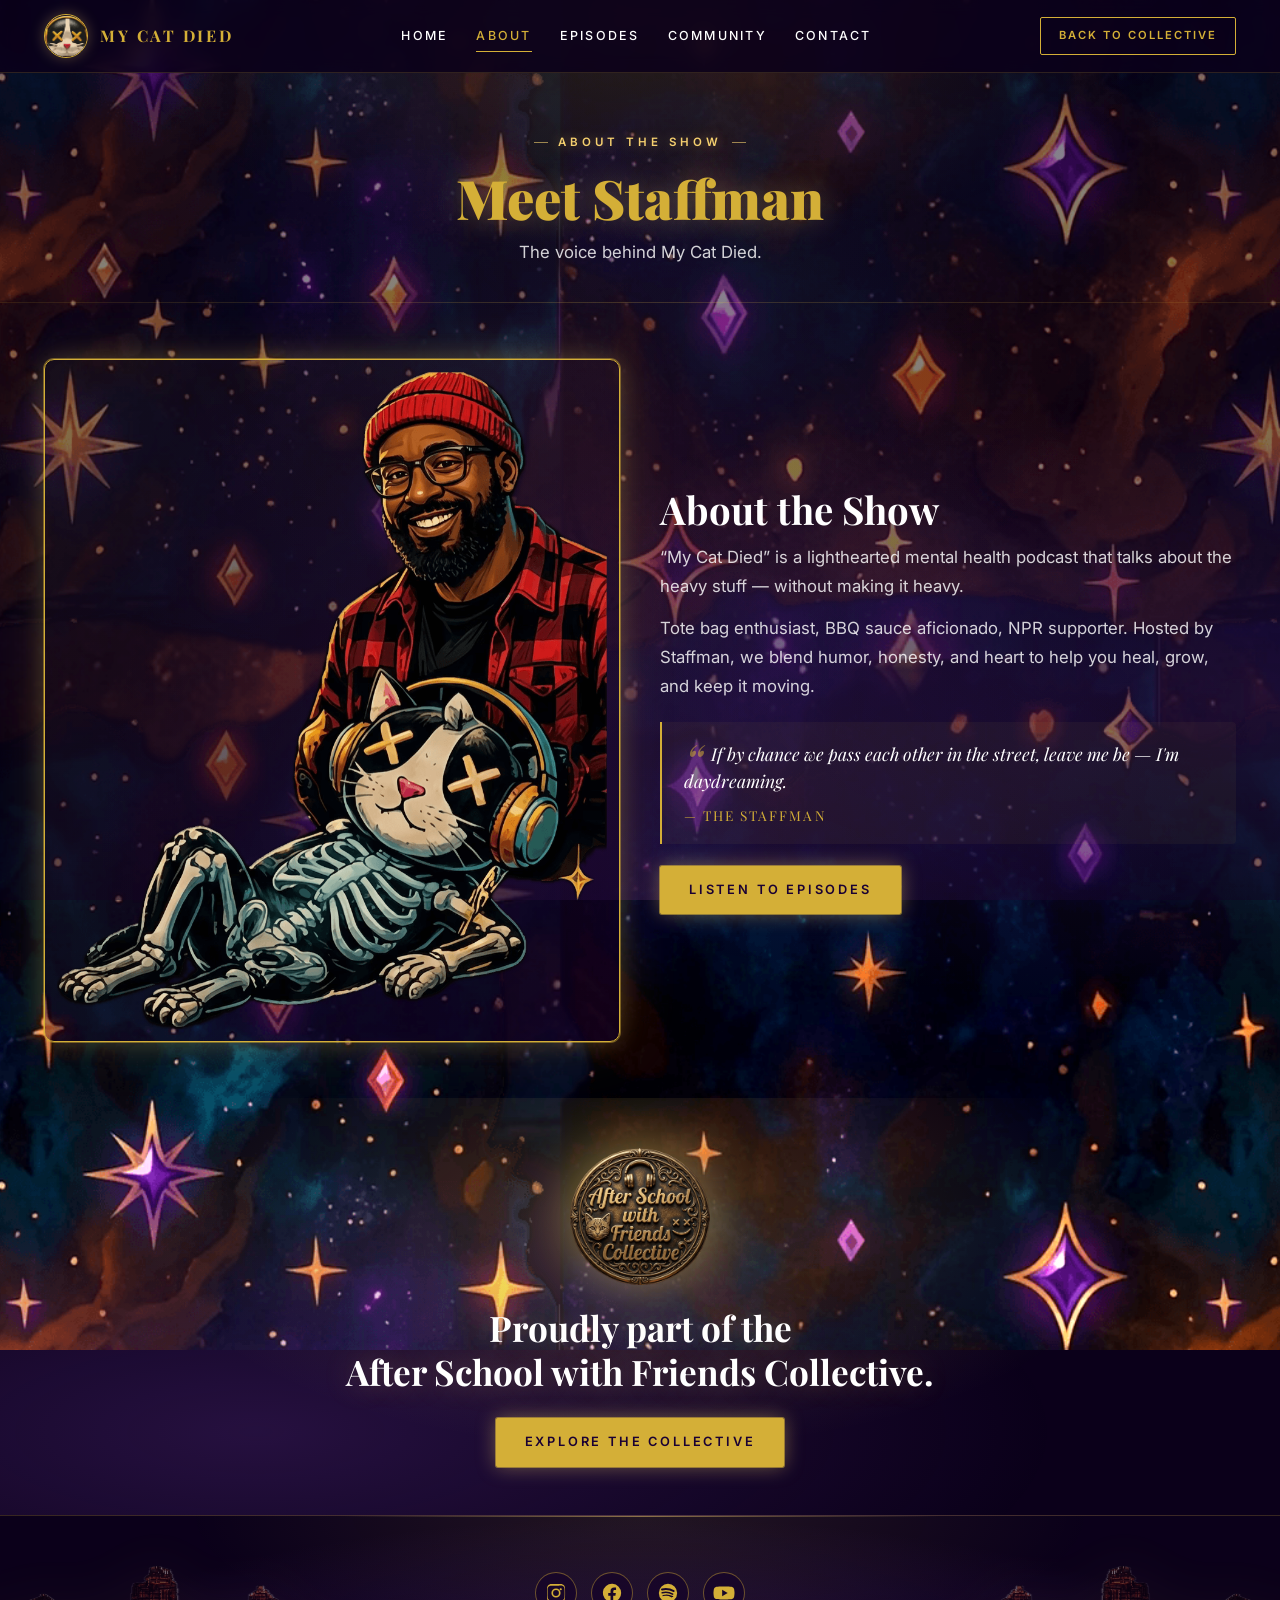
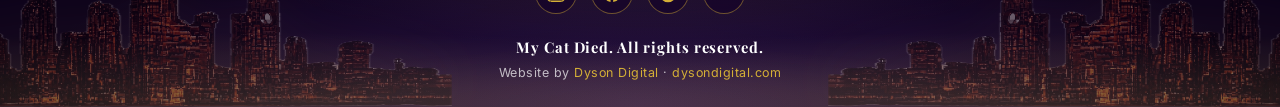
==== commit 40102a4b: "Add files via upload" ====
--- a/about.html
+++ b/about.html
@@ -23,7 +23,7 @@
   <link rel="preconnect" href="https://fonts.gstatic.com" crossorigin />
   <link href="https://fonts.googleapis.com/css2?family=Playfair+Display:ital,wght@0,400;0,700;0,900;1,400&family=Inter:wght@300;400;500;600;700&display=swap" rel="stylesheet" />
 
-  <link rel="stylesheet" href="style.css?v=9" />
+  <link rel="stylesheet" href="style.css?v=10" />
 
   <script type="application/ld+json">
   {
@@ -141,10 +141,10 @@
     </div>
     <div class="container footer-inner">
       <ul class="footer-socials" aria-label="Follow us">
-        <li><a href="https://www.instagram.com/mycatdiedpod?igsh=dXpweWdzN3d1ZHFj&utm_source=qr" target="_blank" rel="noopener" aria-label="Instagram"><svg viewBox="0 0 24 24" width="22" height="22" aria-hidden="true"><path fill="currentColor" d="M12 2.2c3.2 0 3.6 0 4.8.1 1.2 0 1.8.2 2.3.4.6.2 1 .5 1.4.9.4.4.7.9.9 1.4.2.5.4 1.1.4 2.3.1 1.2.1 1.6.1 4.7s0 3.5-.1 4.7c0 1.2-.2 1.8-.4 2.3-.2.6-.5 1-.9 1.4-.4.4-.9.7-1.4.9-.5.2-1.1.4-2.3.4-1.2.1-1.6.1-4.8.1s-3.6 0-4.8-.1c-1.2 0-1.8-.2-2.3-.4-.6-.2-1-.5-1.4-.9-.4-.4-.7-.9-.9-1.4-.2-.5-.4-1.1-.4-2.3C2.2 15.5 2.2 15.1 2.2 12s0-3.5.1-4.7c0-1.2.2-1.8.4-2.3.2-.6.5-1 .9-1.4.4-.4.9-.7 1.4-.9.5-.2 1.1-.4 2.3-.4C8.5 2.2 8.9 2.2 12 2.2Zm0 1.8c-3.1 0-3.5 0-4.7.1-1.1 0-1.7.2-2.1.3-.5.2-.9.4-1.3.8-.4.4-.6.8-.8 1.3-.1.4-.3 1-.3 2.1C2.8 9.5 2.8 9.9 2.8 12s0 2.5.1 3.7c0 1.1.2 1.7.3 2.1.2.5.4.9.8 1.3.4.4.8.6 1.3.8.4.1 1 .3 2.1.3 1.2.1 1.6.1 4.7.1s3.5 0 4.7-.1c1.1 0 1.7-.2 2.1-.3.5-.2.9-.4 1.3-.8.4-.4.6-.8.8-1.3.1-.4.3-1 .3-2.1.1-1.2.1-1.6.1-3.7s0-2.5-.1-3.7c0-1.1-.2-1.7-.3-2.1-.2-.5-.4-.9-.8-1.3-.4-.4-.8-.6-1.3-.8-.4-.1-1-.3-2.1-.3C15.5 4 15.1 4 12 4Zm0 3a5 5 0 1 1 0 10 5 5 0 0 1 0-10Zm0 1.8a3.2 3.2 0 1 0 0 6.4 3.2 3.2 0 0 0 0-6.4Zm5.2-2.1a1.2 1.2 0 1 1 0 2.4 1.2 1.2 0 0 1 0-2.4Z"/></svg></a></li>
+        <li><a href="https://www.instagram.com/mycatdiedpod/" target="_blank" rel="noopener" aria-label="Instagram"><svg viewBox="0 0 24 24" width="22" height="22" aria-hidden="true"><path fill="currentColor" d="M12 2.2c3.2 0 3.6 0 4.8.1 1.2 0 1.8.2 2.3.4.6.2 1 .5 1.4.9.4.4.7.9.9 1.4.2.5.4 1.1.4 2.3.1 1.2.1 1.6.1 4.7s0 3.5-.1 4.7c0 1.2-.2 1.8-.4 2.3-.2.6-.5 1-.9 1.4-.4.4-.9.7-1.4.9-.5.2-1.1.4-2.3.4-1.2.1-1.6.1-4.8.1s-3.6 0-4.8-.1c-1.2 0-1.8-.2-2.3-.4-.6-.2-1-.5-1.4-.9-.4-.4-.7-.9-.9-1.4-.2-.5-.4-1.1-.4-2.3C2.2 15.5 2.2 15.1 2.2 12s0-3.5.1-4.7c0-1.2.2-1.8.4-2.3.2-.6.5-1 .9-1.4.4-.4.9-.7 1.4-.9.5-.2 1.1-.4 2.3-.4C8.5 2.2 8.9 2.2 12 2.2Zm0 1.8c-3.1 0-3.5 0-4.7.1-1.1 0-1.7.2-2.1.3-.5.2-.9.4-1.3.8-.4.4-.6.8-.8 1.3-.1.4-.3 1-.3 2.1C2.8 9.5 2.8 9.9 2.8 12s0 2.5.1 3.7c0 1.1.2 1.7.3 2.1.2.5.4.9.8 1.3.4.4.8.6 1.3.8.4.1 1 .3 2.1.3 1.2.1 1.6.1 4.7.1s3.5 0 4.7-.1c1.1 0 1.7-.2 2.1-.3.5-.2.9-.4 1.3-.8.4-.4.6-.8.8-1.3.1-.4.3-1 .3-2.1.1-1.2.1-1.6.1-3.7s0-2.5-.1-3.7c0-1.1-.2-1.7-.3-2.1-.2-.5-.4-.9-.8-1.3-.4-.4-.8-.6-1.3-.8-.4-.1-1-.3-2.1-.3C15.5 4 15.1 4 12 4Zm0 3a5 5 0 1 1 0 10 5 5 0 0 1 0-10Zm0 1.8a3.2 3.2 0 1 0 0 6.4 3.2 3.2 0 0 0 0-6.4Zm5.2-2.1a1.2 1.2 0 1 1 0 2.4 1.2 1.2 0 0 1 0-2.4Z"/></svg></a></li>
         <li><a href="https://www.facebook.com/" target="_blank" rel="noopener" aria-label="Facebook"><svg viewBox="0 0 24 24" width="22" height="22" aria-hidden="true"><path fill="currentColor" d="M22 12a10 10 0 1 0-11.6 9.9v-7H7.9V12h2.5V9.8c0-2.5 1.5-3.9 3.8-3.9 1.1 0 2.2.2 2.2.2v2.5H15c-1.2 0-1.6.7-1.6 1.5V12h2.8l-.5 2.9h-2.4v7A10 10 0 0 0 22 12Z"/></svg></a></li>
         <li><a href="https://open.spotify.com/show/7yxQ1P6vtBlSaiVeNswRfO" target="_blank" rel="noopener" aria-label="Spotify"><svg viewBox="0 0 24 24" width="22" height="22" aria-hidden="true"><path fill="currentColor" d="M12 2a10 10 0 1 0 10 10A10 10 0 0 0 12 2Zm4.6 14.4a.7.7 0 0 1-1 .2A12 12 0 0 0 7 15.4a.7.7 0 1 1-.4-1.3 13.4 13.4 0 0 1 10.6 1.3.7.7 0 0 1 .4.9Zm1.2-2.7a.9.9 0 0 1-1.2.3 14.6 14.6 0 0 0-10.5-1.5.9.9 0 1 1-.5-1.7A16.4 16.4 0 0 1 17.6 12.5a.9.9 0 0 1 .2 1.2Zm.1-2.8a17.5 17.5 0 0 0-12-1.7 1.1 1.1 0 1 1-.6-2.1 19.7 19.7 0 0 1 13.5 1.9 1.1 1.1 0 0 1-1 1.9Z"/></svg></a></li>
-        <li><a href="https://www.youtube.com/" target="_blank" rel="noopener" aria-label="YouTube"><svg viewBox="0 0 24 24" width="22" height="22" aria-hidden="true"><path fill="currentColor" d="M23 7.6a3 3 0 0 0-2.1-2.1C19.1 5 12 5 12 5s-7.1 0-8.9.5A3 3 0 0 0 1 7.6 31 31 0 0 0 .5 12 31 31 0 0 0 1 16.4a3 3 0 0 0 2.1 2.1C4.9 19 12 19 12 19s7.1 0 8.9-.5a3 3 0 0 0 2.1-2.1A31 31 0 0 0 23.5 12 31 31 0 0 0 23 7.6ZM10 15.5v-7l6 3.5Z"/></svg></a></li>
+        <li><a href="https://youtube.com/playlist?list=PLUnJ58rriL2nVkKyARi2ZxRElRtIhyahf&si=g2WKGGjM8XmA2pbw" target="_blank" rel="noopener" aria-label="YouTube"><svg viewBox="0 0 24 24" width="22" height="22" aria-hidden="true"><path fill="currentColor" d="M23 7.6a3 3 0 0 0-2.1-2.1C19.1 5 12 5 12 5s-7.1 0-8.9.5A3 3 0 0 0 1 7.6 31 31 0 0 0 .5 12 31 31 0 0 0 1 16.4a3 3 0 0 0 2.1 2.1C4.9 19 12 19 12 19s7.1 0 8.9-.5a3 3 0 0 0 2.1-2.1A31 31 0 0 0 23.5 12 31 31 0 0 0 23 7.6ZM10 15.5v-7l6 3.5Z"/></svg></a></li>
       </ul>
       <p class="footer-copy">My Cat Died. All rights reserved.</p>
       <p class="footer-credit">Website by <a href="https://dysondigital.com/" target="_blank" rel="noopener">Dyson Digital</a> &middot; <a href="https://dysondigital.com/" target="_blank" rel="noopener">dysondigital.com</a></p>
--- a/style.css
+++ b/style.css
@@ -80,28 +80,32 @@
 .reveal.is-visible { opacity: 1; transform: translateY(0); }
 
 /* =================================================================
-   STAR BACKGROUND SYSTEM — layered for depth, bulletproof animation
-   Animates background-position (works in all browsers, no transform conflicts)
+   STAR BACKGROUND SYSTEM — layered for depth, GPU-composited animation
+   Rewritten: transform-based motion on a 200% oversized layer = paints
+   once, animates entirely on GPU compositor (zero per-frame paint cost).
    ================================================================= */
 .page-bg {
   position: fixed;
-  inset: 0;
+  inset: -50% -50%;
+  width: 200%;
+  height: 200%;
   background-image: url("images/about-stars.png");
   background-repeat: repeat;
   background-size: 1200px auto;
-  background-position: 0 0;
   opacity: 1;
   filter: brightness(1.15) contrast(1.08);
   z-index: -2;
   pointer-events: none;
   animation: starDrift 90s linear infinite;
-  will-change: background-position;
+  will-change: transform;
+  /* Force own GPU compositor layer */
+  transform: translate3d(0, 0, 0);
+  backface-visibility: hidden;
 }
 .page-bg-far {
   z-index: -3;
   opacity: 0.85;
   background-size: 1800px auto;
-  background-position: 0 0;
   filter: brightness(1.1) contrast(1.05) blur(0.5px);
   animation: starDriftFar 220s linear infinite;
 }
@@ -113,6 +117,10 @@
   opacity: 1;
   animation: none;
   filter: brightness(1.05);
+  /* Community uses its own static bg — no oversized container needed */
+  inset: 0;
+  width: 100%;
+  height: 100%;
 }
 .page-overlay {
   position: fixed;
@@ -125,15 +133,14 @@
   pointer-events: none;
 }
 
-/* Animate the background-position itself —
-   guaranteed to work, can't be blocked by transform overrides */
+/* GPU-composited drift — only transform animates, no paint per frame */
 @keyframes starDrift {
-  from { background-position: 0 0; }
-  to   { background-position: -1200px -800px; }
+  from { transform: translate3d(0, 0, 0); }
+  to   { transform: translate3d(-1200px, -800px, 0); }
 }
 @keyframes starDriftFar {
-  from { background-position: 0 0; }
-  to   { background-position: 1800px -1200px; }
+  from { transform: translate3d(0, 0, 0); }
+  to   { transform: translate3d(1800px, -1200px, 0); }
 }
 
 /* =================================================================
@@ -532,6 +539,23 @@
   background:
     radial-gradient(ellipse at 50% 0%, rgba(245, 208, 111, 0.1), transparent 55%);
 }
+/* Atmospheric blend — soft gradient at hero's bottom edge so video
+   transitions seamlessly into the closer section (no hard line) */
+.hero::after {
+  content: "";
+  position: absolute;
+  left: 0;
+  right: 0;
+  bottom: 0;
+  height: 90px;
+  pointer-events: none;
+  background:
+    linear-gradient(180deg,
+      transparent 0%,
+      rgba(11, 0, 26, 0.4) 60%,
+      var(--bg-base) 100%);
+  z-index: 5;
+}
 .hero-closer .container {
   display: flex;
   flex-direction: column;
@@ -1396,8 +1420,8 @@
     left: -5%;
     height: 70%;
   }
-  .hero-closer { padding: 14px 0 32px; }
-  .hero-closer .container { gap: 18px; }
+  .hero-closer { padding: 0 0 28px; }
+  .hero-closer .container { gap: 16px; }
   /* Reduce ship clutter on mobile per spec */
   .ship-2, .ship-3 { display: none; }
   .ship-1 { width: 18%; min-width: 70px; top: 6%; left: 4%; }
